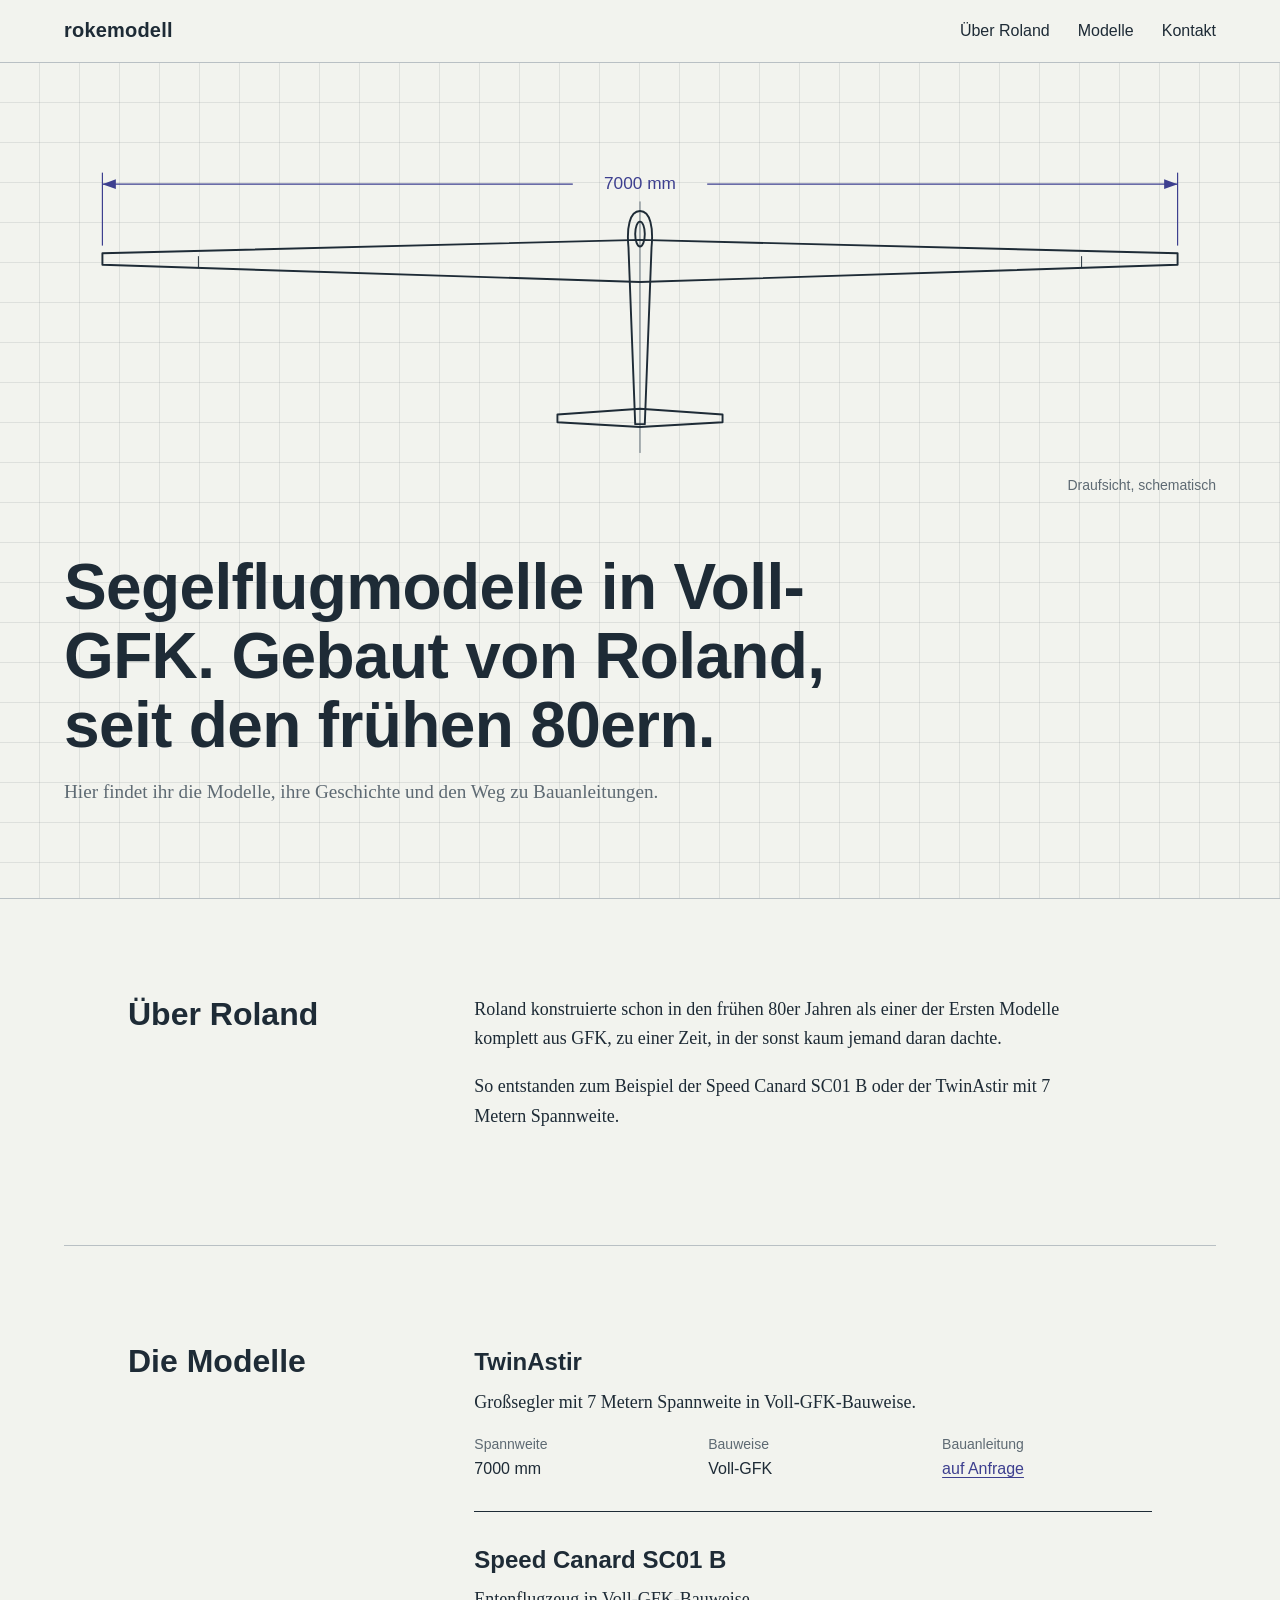
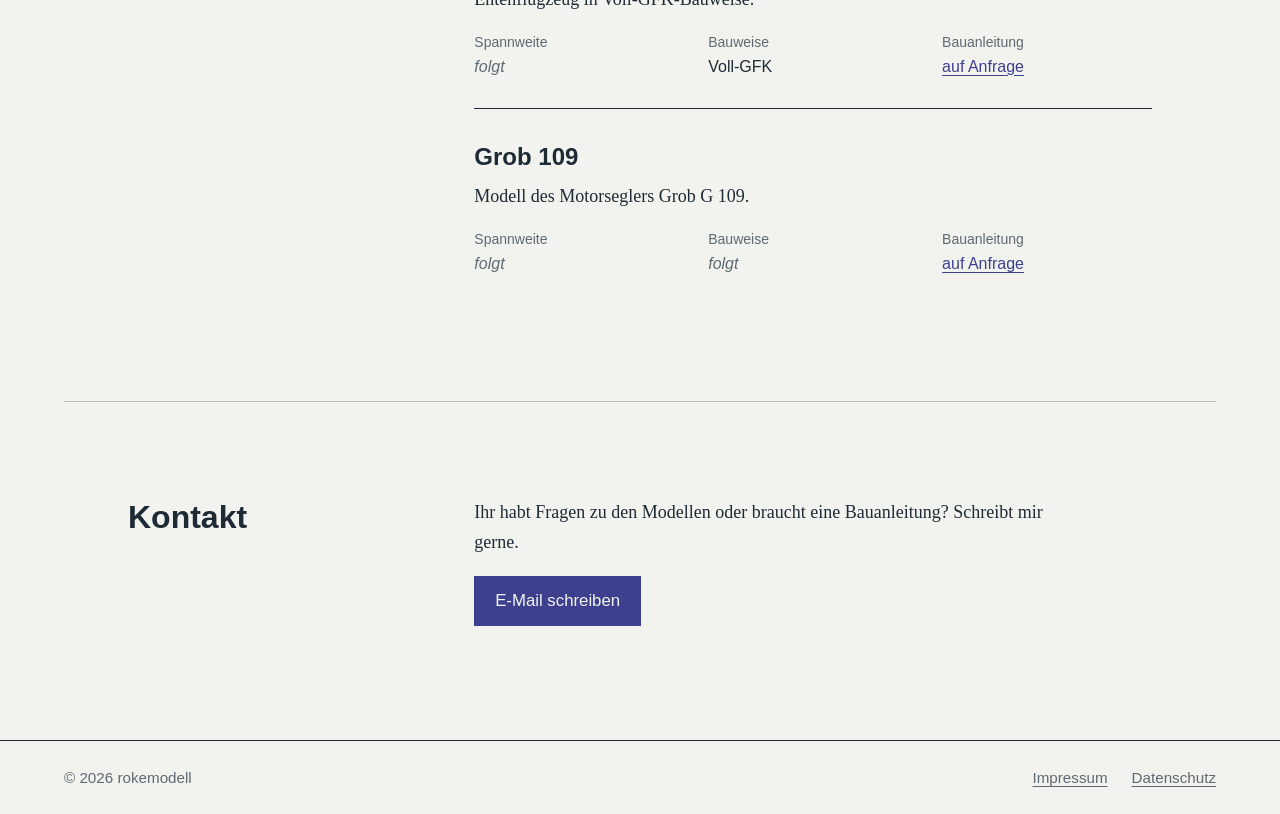
==== index.html @ 1d59c08f "Inhalte: Startseite mit Bauplan-Zeichnung, Über Roland, Modelle, Kontakt; Impressum/Datenschutz-Gerü" ====
<!DOCTYPE html>
<html lang="de" class="no-js">
<head>
  <meta charset="utf-8">
  <meta name="viewport" content="width=device-width, initial-scale=1">
  <title>rokemodell – Modellbau von Roland</title>
  <meta name="description" content="Voll-GFK-Segelflugmodelle von Roland: Grob 109, Speed Canard SC01 B, TwinAstir. Fragen und Bauanleitungen auf Anfrage.">
  <link rel="stylesheet" href="css/style.css">
  <script src="js/main.js" defer></script>
</head>
<body>

  <header class="kopf">
    <a class="wortmarke" href="#top">rokemodell</a>
    <button class="menue-schalter" type="button" aria-expanded="false" aria-controls="navigation">Menü</button>
    <nav id="navigation" class="navigation" aria-label="Hauptnavigation">
      <a href="#roland">Über Roland</a>
      <a href="#modelle">Modelle</a>
      <a href="#kontakt">Kontakt</a>
    </nav>
  </header>

  <main id="top">

    <!-- Hero: schematische Draufsicht wie auf einem Bauplan -->
    <section class="plan" aria-labelledby="plan-titel">
      <figure class="plan-zeichnung">
        <svg viewBox="0 0 1200 340" role="img" aria-labelledby="plan-svg-titel">
          <title id="plan-svg-titel">Schematische Draufsicht eines Segelflugmodells mit 7 Metern Spannweite</title>
          <!-- Maßlinie Spannweite -->
          <g class="masslinie">
            <line class="zeichnen" pathLength="1" x1="40" y1="34" x2="40" y2="110"/>
            <line class="zeichnen" pathLength="1" x1="1160" y1="34" x2="1160" y2="110"/>
            <line class="zeichnen" pathLength="1" x1="40" y1="46" x2="530" y2="46"/>
            <line class="zeichnen" pathLength="1" x1="670" y1="46" x2="1160" y2="46"/>
            <path class="pfeil" d="M40 46 l14 -5 v10 z M1160 46 l-14 -5 v10 z"/>
            <text x="600" y="51" text-anchor="middle">7000 mm</text>
          </g>
          <!-- Mittellinie -->
          <line class="mittellinie zeichnen" pathLength="1" x1="600" y1="64" x2="600" y2="326"/>
          <!-- Modell -->
          <g class="modell">
            <path class="zeichnen" pathLength="1" d="M40 118 L600 104 L1160 118 L1160 130 L600 148 L40 130 Z"/>
            <path class="zeichnen" pathLength="1" d="M600 74 C611 74 614 92 612 112 L605 296 L595 296 L588 112 C586 92 589 74 600 74 Z"/>
            <path class="zeichnen" pathLength="1" d="M514 286 L600 280 L686 286 L686 294 L600 299 L514 294 Z"/>
            <ellipse class="zeichnen" pathLength="1" cx="600" cy="98" rx="5" ry="13"/>
            <line class="zeichnen fein" pathLength="1" x1="1060" y1="121" x2="1060" y2="133"/>
            <line class="zeichnen fein" pathLength="1" x1="140" y1="121" x2="140" y2="133"/>
          </g>
        </svg>
        <figcaption>Draufsicht, schematisch</figcaption>
      </figure>

      <div class="plan-text">
        <h1 id="plan-titel">Segelflugmodelle in Voll-GFK. Gebaut von Roland, seit den frühen 80ern.</h1>
        <p>Hier findet ihr die Modelle, ihre Geschichte und den Weg zu Bauanleitungen.</p>
      </div>
    </section>

    <section id="roland" class="abschnitt roland" aria-labelledby="roland-titel">
      <h2 id="roland-titel">Über Roland</h2>
      <div class="fliesstext">
        <p>Roland konstruierte schon in den frühen 80er Jahren als einer der Ersten Modelle komplett aus GFK, zu einer Zeit, in der sonst kaum jemand daran dachte.</p>
        <p>So entstanden zum Beispiel der Speed Canard SC01 B oder der TwinAstir mit 7 Metern Spannweite.</p>
        <!-- TODO: weitere Stationen, Wettbewerbe, Werkstatt, Fotos -->
      </div>
    </section>

    <section id="modelle" class="abschnitt modelle" aria-labelledby="modelle-titel">
      <h2 id="modelle-titel">Die Modelle</h2>

      <article class="modell-eintrag">
        <h3>TwinAstir</h3>
        <p>Großsegler mit 7 Metern Spannweite in Voll-GFK-Bauweise.</p>
        <dl class="daten">
          <div><dt>Spannweite</dt><dd>7000 mm</dd></div>
          <div><dt>Bauweise</dt><dd>Voll-GFK</dd></div>
          <div><dt>Bauanleitung</dt><dd><a href="#kontakt">auf Anfrage</a></dd></div>
        </dl>
      </article>

      <article class="modell-eintrag">
        <h3>Speed Canard SC01 B</h3>
        <p>Entenflugzeug in Voll-GFK-Bauweise. <!-- TODO: Beschreibung ergänzen --></p>
        <dl class="daten">
          <div><dt>Spannweite</dt><dd class="offen">folgt</dd></div>
          <div><dt>Bauweise</dt><dd>Voll-GFK</dd></div>
          <div><dt>Bauanleitung</dt><dd><a href="#kontakt">auf Anfrage</a></dd></div>
        </dl>
      </article>

      <article class="modell-eintrag">
        <h3>Grob 109</h3>
        <p>Modell des Motorseglers Grob G 109. <!-- TODO: Beschreibung ergänzen --></p>
        <dl class="daten">
          <div><dt>Spannweite</dt><dd class="offen">folgt</dd></div>
          <div><dt>Bauweise</dt><dd class="offen">folgt</dd></div>
          <div><dt>Bauanleitung</dt><dd><a href="#kontakt">auf Anfrage</a></dd></div>
        </dl>
      </article>
    </section>

    <section id="kontakt" class="abschnitt kontakt" aria-labelledby="kontakt-titel">
      <h2 id="kontakt-titel">Kontakt</h2>
      <div class="fliesstext">
        <p>Ihr habt Fragen zu den Modellen oder braucht eine Bauanleitung? Schreibt mir gerne.</p>
        <!-- TODO: echte E-Mail-Adresse eintragen (data-user / data-domain) -->
        <p><a class="knopf" data-user="" data-domain="rokemodell.de" href="#kontakt">E-Mail schreiben</a></p>
      </div>
    </section>

  </main>

  <footer class="fuss">
    <p>© <span data-jahr>2026</span> rokemodell</p>
    <nav aria-label="Rechtliches">
      <a href="impressum.html">Impressum</a>
      <a href="impressum.html#datenschutz">Datenschutz</a>
    </nav>
  </footer>

</body>
</html>
---- css/style.css ----
/* rokemodell – Bauplan-Stil
   Farben: Planpapier, Tusche, Bleistift, Hilfslinie, Lichtpaus-Violett
   Schriften: nur Systemschriften, keine externen Dienste (DSGVO) */

:root {
  --papier: #f2f3ee;
  --tusche: #1e2b36;
  --bleistift: #5e6a73;
  --hilfslinie: #b9c0c4;
  --lichtpause: #3d3f8f;

  --schrift-technik: "Bahnschrift", "DIN Alternate", "D-DIN", "Arial Narrow", "Roboto Condensed", sans-serif;
  --schrift-text: "Charter", "Bitstream Charter", "Iowan Old Style", "Sitka Text", Cambria, Georgia, serif;

  --rand: clamp(1.25rem, 5vw, 4rem);
  --spalte: 38rem;
}

*, *::before, *::after { box-sizing: border-box; }

html { scroll-behavior: smooth; scroll-padding-top: 4.5rem; }

body {
  margin: 0;
  background: var(--papier);
  color: var(--tusche);
  font-family: var(--schrift-text);
  font-size: 1.125rem;
  line-height: 1.65;
}

a { color: var(--lichtpause); text-underline-offset: 0.2em; }
a:focus-visible, button:focus-visible {
  outline: 2px solid var(--lichtpause);
  outline-offset: 3px;
}

h1, h2, h3, .wortmarke, .navigation, .daten, figcaption, .knopf, .fuss, .menue-schalter {
  font-family: var(--schrift-technik);
}

/* Kopfzeile */
.kopf {
  position: sticky;
  top: 0;
  z-index: 10;
  display: flex;
  align-items: center;
  justify-content: space-between;
  gap: 1rem;
  padding: 0.9rem var(--rand);
  background: var(--papier);
  border-bottom: 1px solid var(--hilfslinie);
}
.wortmarke {
  color: var(--tusche);
  text-decoration: none;
  font-size: 1.25rem;
  font-weight: 700;
  letter-spacing: 0.01em;
}
.navigation { display: flex; gap: 1.75rem; }
.navigation a { color: var(--tusche); text-decoration: none; font-size: 1rem; }
.navigation a:hover { color: var(--lichtpause); text-decoration: underline; }
.menue-schalter {
  display: none;
  font: inherit;
  font-family: var(--schrift-technik);
  font-size: 1rem;
  background: none;
  color: var(--tusche);
  border: 1px solid var(--tusche);
  padding: 0.3rem 0.8rem;
  cursor: pointer;
}

/* Bauplan-Hero */
.plan {
  padding: clamp(2rem, 6vw, 5rem) var(--rand) clamp(3rem, 7vw, 6rem);
  background-image:
    linear-gradient(rgba(94, 106, 115, 0.14) 1px, transparent 1px),
    linear-gradient(90deg, rgba(94, 106, 115, 0.14) 1px, transparent 1px);
  background-size: 40px 40px;
  background-position: -1px -1px;
  background-color: var(--papier);
  border-bottom: 1px solid var(--hilfslinie);
}
.plan-zeichnung { margin: 0 auto; max-width: 72rem; }
.plan-zeichnung svg { display: block; width: 100%; height: auto; overflow: visible; }
.plan-zeichnung figcaption {
  margin-top: 0.5rem;
  text-align: right;
  font-size: 0.875rem;
  color: var(--bleistift);
}

.modell path, .modell ellipse, .modell line {
  fill: none;
  stroke: var(--tusche);
  stroke-width: 2;
  stroke-linejoin: round;
}
.modell .fein { stroke-width: 1; }
.mittellinie { stroke: var(--bleistift); stroke-width: 1; stroke-dasharray: 18 5 3 5; }
.masslinie line { stroke: var(--lichtpause); stroke-width: 1.25; }
.masslinie .pfeil { fill: var(--lichtpause); }
.masslinie text {
  fill: var(--lichtpause);
  font-family: var(--schrift-technik);
  font-size: 18px;
}

.plan-text { max-width: 72rem; margin: clamp(2rem, 5vw, 3.5rem) auto 0; }
.plan-text h1 {
  max-width: 22ch;
  margin: 0 0 1rem;
  font-size: clamp(2rem, 5.2vw, 4rem);
  font-weight: 600;
  line-height: 1.08;
  letter-spacing: -0.01em;
}
.plan-text p { max-width: var(--spalte); margin: 0; color: var(--bleistift); font-size: 1.2rem; }

/* Einmalige Zeichen-Animation beim Laden */
.js .zeichnen { stroke-dasharray: 1; stroke-dashoffset: 1; }
.js .mittellinie.zeichnen { stroke-dasharray: 18 5 3 5; stroke-dashoffset: 0; opacity: 0; }
.js .masslinie text, .js .masslinie .pfeil { opacity: 0; }
.js .plan.gezeichnet .zeichnen { animation: zeichnen 1.6s ease-in-out forwards; }
.js .plan.gezeichnet .masslinie .zeichnen { animation-delay: 1.4s; animation-duration: 0.8s; }
.js .plan.gezeichnet .mittellinie.zeichnen { animation: einblenden 0.6s ease 1.2s forwards; }
.js .plan.gezeichnet .masslinie text,
.js .plan.gezeichnet .masslinie .pfeil { animation: einblenden 0.5s ease 2.1s forwards; }

@keyframes zeichnen { to { stroke-dashoffset: 0; } }
@keyframes einblenden { to { opacity: 1; } }

@media (prefers-reduced-motion: reduce) {
  html { scroll-behavior: auto; }
  .js .zeichnen { stroke-dasharray: none; stroke-dashoffset: 0; }
  .js .mittellinie.zeichnen { stroke-dasharray: 18 5 3 5; opacity: 1; }
  .js .masslinie text, .js .masslinie .pfeil { opacity: 1; }
  .js .plan.gezeichnet * { animation: none !important; }
}

/* Abschnitte */
.abschnitt {
  display: grid;
  grid-template-columns: minmax(10rem, 1fr) minmax(0, 2.4fr);
  gap: 1rem clamp(2rem, 5vw, 5rem);
  max-width: 72rem;
  margin: 0 auto;
  padding: clamp(3rem, 8vw, 6rem) var(--rand);
  border-bottom: 1px solid var(--hilfslinie);
}
.abschnitt:last-of-type { border-bottom: 0; }
.abschnitt h2 {
  margin: 0;
  font-size: clamp(1.5rem, 2.6vw, 2rem);
  font-weight: 600;
  line-height: 1.2;
}
.fliesstext { max-width: var(--spalte); }
.fliesstext p:first-child { margin-top: 0; }

/* Modelle als Stückliste, nicht als Kacheln */
.modelle { row-gap: 0; }
.modelle h2 { grid-row: span 3; }
.modell-eintrag {
  grid-column: 2;
  padding: 1.75rem 0;
  border-top: 1px solid var(--tusche);
}
.modell-eintrag:first-of-type { padding-top: 0; border-top: 0; }
.modell-eintrag h3 { margin: 0 0 0.35rem; font-size: 1.5rem; font-weight: 600; }
.modell-eintrag > p { margin: 0 0 1rem; max-width: var(--spalte); }
.daten {
  display: grid;
  grid-template-columns: repeat(3, minmax(0, 1fr));
  gap: 0.75rem 1.5rem;
  margin: 0;
  font-size: 1rem;
}
.daten dt { color: var(--bleistift); font-size: 0.875rem; }
.daten dd { margin: 0; }
.daten .offen { color: var(--bleistift); font-style: italic; }

/* Kontakt */
.knopf {
  display: inline-block;
  padding: 0.7rem 1.3rem;
  background: var(--lichtpause);
  color: var(--papier);
  text-decoration: none;
  font-size: 1.05rem;
}
.knopf:hover { background: var(--tusche); }
.knopf[aria-disabled="true"] { background: var(--bleistift); cursor: default; }

/* Fußzeile */
.fuss {
  display: flex;
  flex-wrap: wrap;
  justify-content: space-between;
  gap: 1rem;
  padding: 1.5rem var(--rand);
  border-top: 1px solid var(--tusche);
  font-size: 0.95rem;
  color: var(--bleistift);
}
.fuss p { margin: 0; }
.fuss nav { display: flex; gap: 1.5rem; }
.fuss a { color: var(--bleistift); }

/* Unterseiten (Impressum) */
.unterseite { max-width: var(--spalte); margin: 0 auto; padding: clamp(2.5rem, 7vw, 5rem) var(--rand); }
.unterseite h1 { font-size: clamp(1.75rem, 4vw, 2.5rem); font-weight: 600; margin-top: 0; }
.unterseite h2 { font-size: 1.35rem; font-weight: 600; margin-top: 2.5rem; }

/* Mobil */
@media (max-width: 720px) {
  .menue-schalter { display: block; }
  .navigation {
    display: none;
    position: absolute;
    top: 100%;
    left: 0;
    right: 0;
    flex-direction: column;
    gap: 0;
    background: var(--papier);
    border-bottom: 1px solid var(--hilfslinie);
  }
  .navigation.offen { display: flex; }
  .navigation a { padding: 0.9rem var(--rand); border-top: 1px solid var(--hilfslinie); }
  .no-js .navigation { display: flex; position: static; }

  .abschnitt { grid-template-columns: 1fr; }
  .modelle h2 { grid-row: auto; margin-bottom: 1.5rem; }
  .modell-eintrag { grid-column: 1; }
  .daten { grid-template-columns: 1fr 1fr; }
  .masslinie text { font-size: 32px; }
}
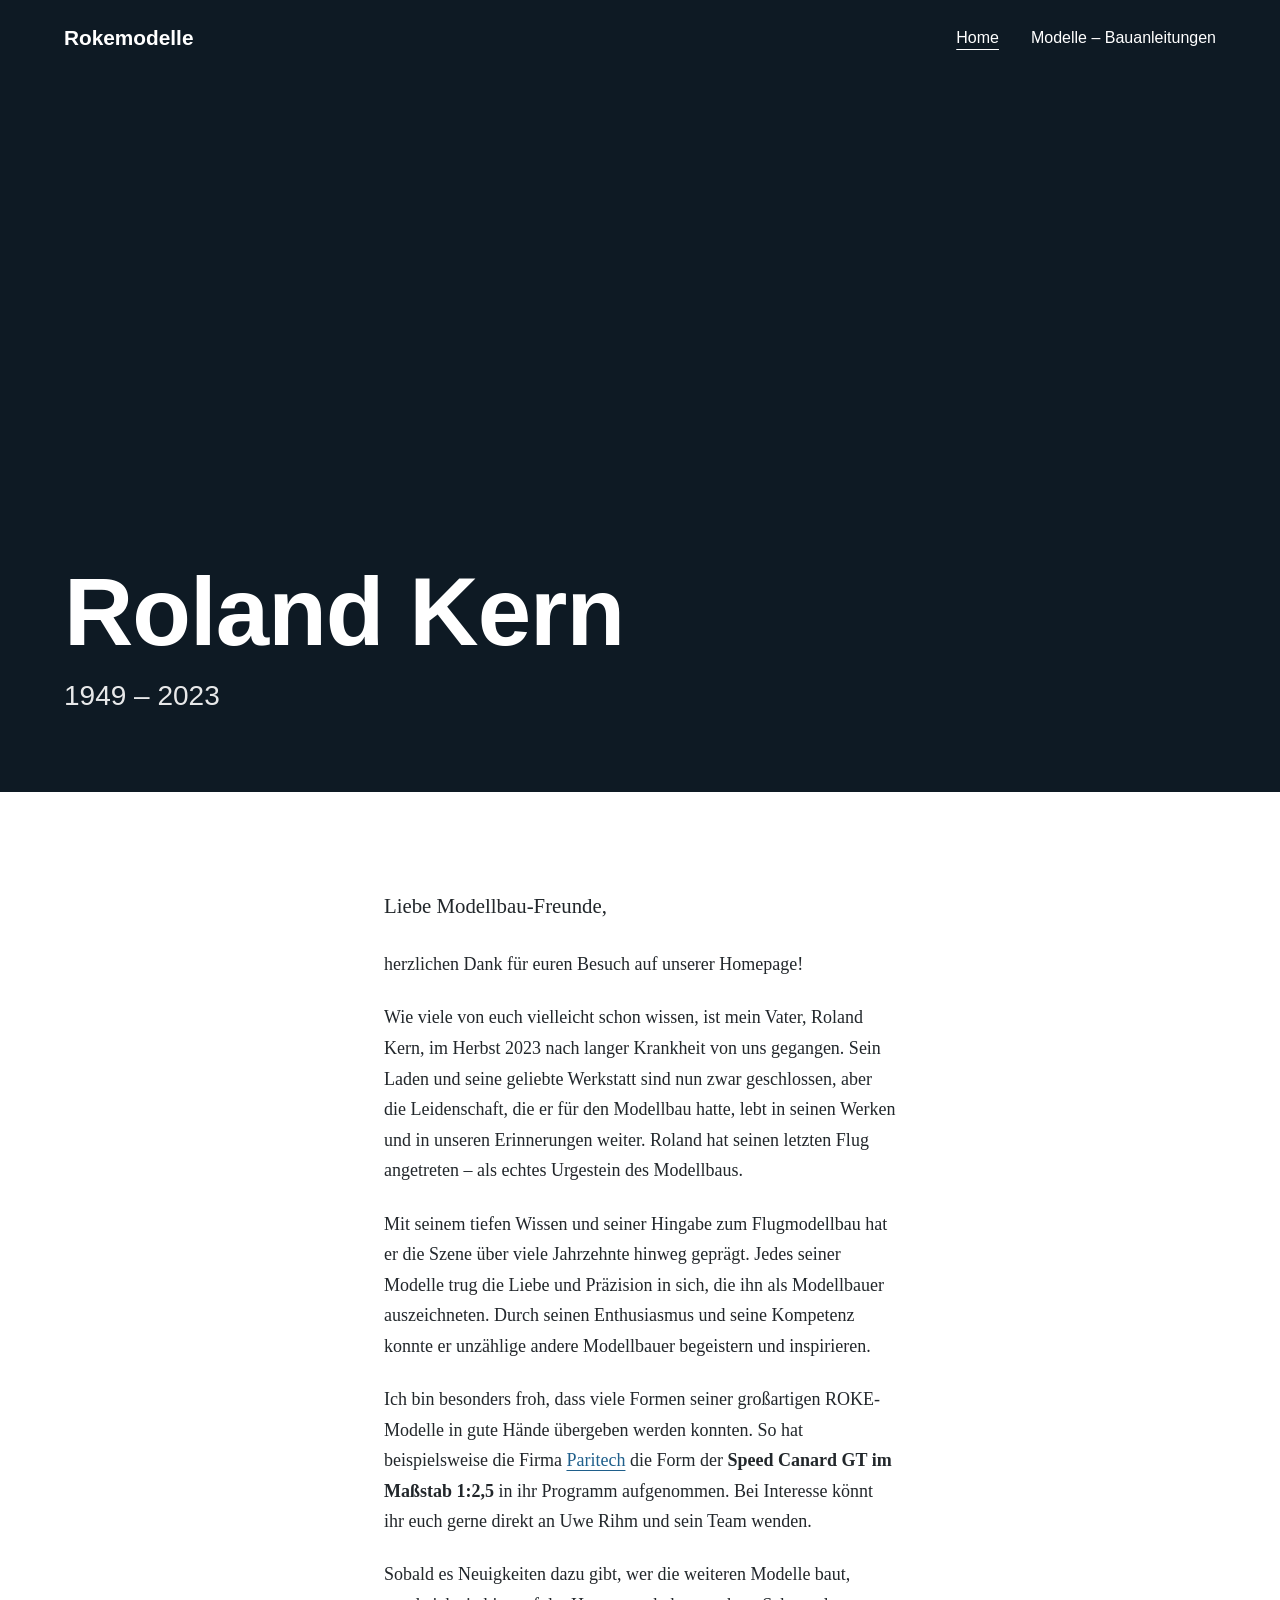
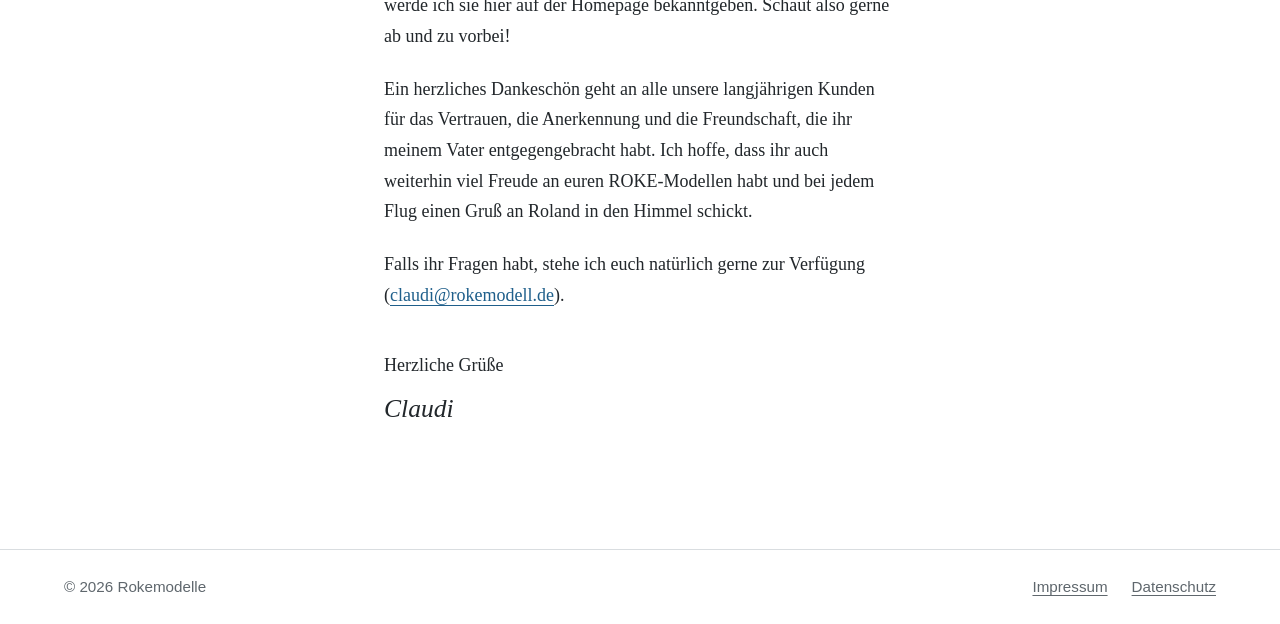
==== commit db1c79f8: "Startseite nach Vorlage rokemodell.de: Titelbild mit Roland Kern 1949–2023 und Brief von Claudi" ====
--- a/index.html
+++ b/index.html
@@ -3,116 +3,57 @@
 <head>
   <meta charset="utf-8">
   <meta name="viewport" content="width=device-width, initial-scale=1">
-  <title>rokemodell – Modellbau von Roland</title>
-  <meta name="description" content="Voll-GFK-Segelflugmodelle von Roland: Grob 109, Speed Canard SC01 B, TwinAstir. Fragen und Bauanleitungen auf Anfrage.">
+  <title>Rokemodelle – Roland Kern</title>
+  <meta name="description" content="ROKE-Modelle von Roland Kern (1949–2023), Urgestein des Flugmodellbaus.">
   <link rel="stylesheet" href="css/style.css">
   <script src="js/main.js" defer></script>
 </head>
 <body>
 
   <header class="kopf">
-    <a class="wortmarke" href="#top">rokemodell</a>
+    <a class="wortmarke" href="index.html">Rokemodelle</a>
     <button class="menue-schalter" type="button" aria-expanded="false" aria-controls="navigation">Menü</button>
     <nav id="navigation" class="navigation" aria-label="Hauptnavigation">
-      <a href="#roland">Über Roland</a>
-      <a href="#modelle">Modelle</a>
-      <a href="#kontakt">Kontakt</a>
+      <a href="index.html" aria-current="page">Home</a>
+      <!-- TODO: Ziel folgt mit der Modell-Seite -->
+      <a href="#">Modelle – Bauanleitungen</a>
     </nav>
   </header>
 
-  <main id="top">
+  <main>
 
-    <!-- Hero: schematische Draufsicht wie auf einem Bauplan -->
-    <section class="plan" aria-labelledby="plan-titel">
-      <figure class="plan-zeichnung">
-        <svg viewBox="0 0 1200 340" role="img" aria-labelledby="plan-svg-titel">
-          <title id="plan-svg-titel">Schematische Draufsicht eines Segelflugmodells mit 7 Metern Spannweite</title>
-          <!-- Maßlinie Spannweite -->
-          <g class="masslinie">
-            <line class="zeichnen" pathLength="1" x1="40" y1="34" x2="40" y2="110"/>
-            <line class="zeichnen" pathLength="1" x1="1160" y1="34" x2="1160" y2="110"/>
-            <line class="zeichnen" pathLength="1" x1="40" y1="46" x2="530" y2="46"/>
-            <line class="zeichnen" pathLength="1" x1="670" y1="46" x2="1160" y2="46"/>
-            <path class="pfeil" d="M40 46 l14 -5 v10 z M1160 46 l-14 -5 v10 z"/>
-            <text x="600" y="51" text-anchor="middle">7000 mm</text>
-          </g>
-          <!-- Mittellinie -->
-          <line class="mittellinie zeichnen" pathLength="1" x1="600" y1="64" x2="600" y2="326"/>
-          <!-- Modell -->
-          <g class="modell">
-            <path class="zeichnen" pathLength="1" d="M40 118 L600 104 L1160 118 L1160 130 L600 148 L40 130 Z"/>
-            <path class="zeichnen" pathLength="1" d="M600 74 C611 74 614 92 612 112 L605 296 L595 296 L588 112 C586 92 589 74 600 74 Z"/>
-            <path class="zeichnen" pathLength="1" d="M514 286 L600 280 L686 286 L686 294 L600 299 L514 294 Z"/>
-            <ellipse class="zeichnen" pathLength="1" cx="600" cy="98" rx="5" ry="13"/>
-            <line class="zeichnen fein" pathLength="1" x1="1060" y1="121" x2="1060" y2="133"/>
-            <line class="zeichnen fein" pathLength="1" x1="140" y1="121" x2="140" y2="133"/>
-          </g>
-        </svg>
-        <figcaption>Draufsicht, schematisch</figcaption>
-      </figure>
-
-      <div class="plan-text">
-        <h1 id="plan-titel">Segelflugmodelle in Voll-GFK. Gebaut von Roland, seit den frühen 80ern.</h1>
-        <p>Hier findet ihr die Modelle, ihre Geschichte und den Weg zu Bauanleitungen.</p>
+    <!-- Kopfbild: Datei img/hintergrund.jpg (Hintergrundbild der bisherigen Seite) -->
+    <section class="titelbild" aria-labelledby="titel">
+      <div class="titelbild-text">
+        <h1 id="titel">Roland Kern</h1>
+        <p class="lebensdaten">1949 – 2023</p>
       </div>
     </section>
 
-    <section id="roland" class="abschnitt roland" aria-labelledby="roland-titel">
-      <h2 id="roland-titel">Über Roland</h2>
-      <div class="fliesstext">
-        <p>Roland konstruierte schon in den frühen 80er Jahren als einer der Ersten Modelle komplett aus GFK, zu einer Zeit, in der sonst kaum jemand daran dachte.</p>
-        <p>So entstanden zum Beispiel der Speed Canard SC01 B oder der TwinAstir mit 7 Metern Spannweite.</p>
-        <!-- TODO: weitere Stationen, Wettbewerbe, Werkstatt, Fotos -->
-      </div>
-    </section>
+    <section class="brief" aria-label="Gruß an die Modellbau-Freunde">
+      <p class="anrede">Liebe Modellbau-Freunde,</p>
 
-    <section id="modelle" class="abschnitt modelle" aria-labelledby="modelle-titel">
-      <h2 id="modelle-titel">Die Modelle</h2>
+      <p>herzlichen Dank für euren Besuch auf unserer Homepage!</p>
 
-      <article class="modell-eintrag">
-        <h3>TwinAstir</h3>
-        <p>Großsegler mit 7 Metern Spannweite in Voll-GFK-Bauweise.</p>
-        <dl class="daten">
-          <div><dt>Spannweite</dt><dd>7000 mm</dd></div>
-          <div><dt>Bauweise</dt><dd>Voll-GFK</dd></div>
-          <div><dt>Bauanleitung</dt><dd><a href="#kontakt">auf Anfrage</a></dd></div>
-        </dl>
-      </article>
+      <p>Wie viele von euch vielleicht schon wissen, ist mein Vater, Roland Kern, im Herbst 2023 nach langer Krankheit von uns gegangen. Sein Laden und seine geliebte Werkstatt sind nun zwar geschlossen, aber die Leidenschaft, die er für den Modellbau hatte, lebt in seinen Werken und in unseren Erinnerungen weiter. Roland hat seinen letzten Flug angetreten – als echtes Urgestein des Modellbaus.</p>
 
-      <article class="modell-eintrag">
-        <h3>Speed Canard SC01 B</h3>
-        <p>Entenflugzeug in Voll-GFK-Bauweise. <!-- TODO: Beschreibung ergänzen --></p>
-        <dl class="daten">
-          <div><dt>Spannweite</dt><dd class="offen">folgt</dd></div>
-          <div><dt>Bauweise</dt><dd>Voll-GFK</dd></div>
-          <div><dt>Bauanleitung</dt><dd><a href="#kontakt">auf Anfrage</a></dd></div>
-        </dl>
-      </article>
+      <p>Mit seinem tiefen Wissen und seiner Hingabe zum Flugmodellbau hat er die Szene über viele Jahrzehnte hinweg geprägt. Jedes seiner Modelle trug die Liebe und Präzision in sich, die ihn als Modellbauer auszeichneten. Durch seinen Enthusiasmus und seine Kompetenz konnte er unzählige andere Modellbauer begeistern und inspirieren.</p>
 
-      <article class="modell-eintrag">
-        <h3>Grob 109</h3>
-        <p>Modell des Motorseglers Grob G 109. <!-- TODO: Beschreibung ergänzen --></p>
-        <dl class="daten">
-          <div><dt>Spannweite</dt><dd class="offen">folgt</dd></div>
-          <div><dt>Bauweise</dt><dd class="offen">folgt</dd></div>
-          <div><dt>Bauanleitung</dt><dd><a href="#kontakt">auf Anfrage</a></dd></div>
-        </dl>
-      </article>
-    </section>
+      <p>Ich bin besonders froh, dass viele Formen seiner großartigen ROKE-Modelle in gute Hände übergeben werden konnten. So hat beispielsweise die Firma <a href="https://www.paritech.de/shop/shop/motorflugzeuge/speed-canard-gt-bausatznotwendiges-zur-flugfertigstellung/" rel="noopener">Paritech</a> die Form der <strong>Speed Canard GT im Maßstab 1:2,5</strong> in ihr Programm aufgenommen. Bei Interesse könnt ihr euch gerne direkt an Uwe Rihm und sein Team wenden.</p>
 
-    <section id="kontakt" class="abschnitt kontakt" aria-labelledby="kontakt-titel">
-      <h2 id="kontakt-titel">Kontakt</h2>
-      <div class="fliesstext">
-        <p>Ihr habt Fragen zu den Modellen oder braucht eine Bauanleitung? Schreibt mir gerne.</p>
-        <!-- TODO: echte E-Mail-Adresse eintragen (data-user / data-domain) -->
-        <p><a class="knopf" data-user="" data-domain="rokemodell.de" href="#kontakt">E-Mail schreiben</a></p>
-      </div>
+      <p>Sobald es Neuigkeiten dazu gibt, wer die weiteren Modelle baut, werde ich sie hier auf der Homepage bekanntgeben. Schaut also gerne ab und zu vorbei!</p>
+
+      <p>Ein herzliches Dankeschön geht an alle unsere langjährigen Kunden für das Vertrauen, die Anerkennung und die Freundschaft, die ihr meinem Vater entgegengebracht habt. Ich hoffe, dass ihr auch weiterhin viel Freude an euren ROKE-Modellen habt und bei jedem Flug einen Gruß an Roland in den Himmel schickt.</p>
+
+      <p>Falls ihr Fragen habt, stehe ich euch natürlich gerne zur Verfügung (<a data-user="claudi" data-domain="rokemodell.de" href="#">claudi [at] rokemodell.de</a>).</p>
+
+      <p class="gruss">Herzliche Grüße<br><span class="unterschrift">Claudi</span></p>
     </section>
 
   </main>
 
   <footer class="fuss">
-    <p>© <span data-jahr>2026</span> rokemodell</p>
+    <p>© <span data-jahr>2026</span> Rokemodelle</p>
     <nav aria-label="Rechtliches">
       <a href="impressum.html">Impressum</a>
       <a href="impressum.html#datenschutz">Datenschutz</a>
--- a/css/style.css
+++ b/css/style.css
@@ -1,242 +1,127 @@
-/* rokemodell – Bauplan-Stil
-   Farben: Planpapier, Tusche, Bleistift, Hilfslinie, Lichtpaus-Violett
-   Schriften: nur Systemschriften, keine externen Dienste (DSGVO) */
+/* Rokemodelle – Startseite
+   Nur Systemschriften, keine externen Dienste (DSGVO) */
 
 :root {
-  --papier: #f2f3ee;
-  --tusche: #1e2b36;
-  --bleistift: #5e6a73;
-  --hilfslinie: #b9c0c4;
-  --lichtpause: #3d3f8f;
+  --papier: #ffffff;
+  --text: #22272b;
+  --grau: #5f676d;
+  --linie: #d9dde0;
+  --akzent: #1f5f8b;
+  --nacht: #0e1a24;
 
-  --schrift-technik: "Bahnschrift", "DIN Alternate", "D-DIN", "Arial Narrow", "Roboto Condensed", sans-serif;
+  --schrift-titel: "Bahnschrift", "Segoe UI", "Helvetica Neue", Arial, sans-serif;
   --schrift-text: "Charter", "Bitstream Charter", "Iowan Old Style", "Sitka Text", Cambria, Georgia, serif;
 
   --rand: clamp(1.25rem, 5vw, 4rem);
-  --spalte: 38rem;
+  --spalte: 40rem;
 }
 
 *, *::before, *::after { box-sizing: border-box; }
 
-html { scroll-behavior: smooth; scroll-padding-top: 4.5rem; }
-
 body {
   margin: 0;
   background: var(--papier);
-  color: var(--tusche);
+  color: var(--text);
   font-family: var(--schrift-text);
   font-size: 1.125rem;
-  line-height: 1.65;
+  line-height: 1.7;
 }
 
-a { color: var(--lichtpause); text-underline-offset: 0.2em; }
-a:focus-visible, button:focus-visible {
-  outline: 2px solid var(--lichtpause);
-  outline-offset: 3px;
-}
+a { color: var(--akzent); text-underline-offset: 0.2em; }
+a:focus-visible, button:focus-visible { outline: 2px solid var(--akzent); outline-offset: 3px; }
 
-h1, h2, h3, .wortmarke, .navigation, .daten, figcaption, .knopf, .fuss, .menue-schalter {
-  font-family: var(--schrift-technik);
-}
+h1, .wortmarke, .navigation, .menue-schalter, .fuss, .lebensdaten { font-family: var(--schrift-titel); }
 
-/* Kopfzeile */
+/* Kopfzeile liegt über dem Titelbild */
 .kopf {
-  position: sticky;
-  top: 0;
+  position: absolute;
+  top: 0; left: 0; right: 0;
   z-index: 10;
   display: flex;
   align-items: center;
   justify-content: space-between;
   gap: 1rem;
-  padding: 0.9rem var(--rand);
-  background: var(--papier);
-  border-bottom: 1px solid var(--hilfslinie);
+  padding: 1.25rem var(--rand);
+  color: #fff;
 }
-.wortmarke {
-  color: var(--tusche);
-  text-decoration: none;
-  font-size: 1.25rem;
-  font-weight: 700;
-  letter-spacing: 0.01em;
-}
-.navigation { display: flex; gap: 1.75rem; }
-.navigation a { color: var(--tusche); text-decoration: none; font-size: 1rem; }
-.navigation a:hover { color: var(--lichtpause); text-decoration: underline; }
+.wortmarke { color: #fff; text-decoration: none; font-size: 1.3rem; font-weight: 600; }
+.navigation { display: flex; gap: 2rem; }
+.navigation a { color: #fff; text-decoration: none; font-size: 1rem; }
+.navigation a:hover, .navigation a[aria-current="page"] { text-decoration: underline; text-underline-offset: 0.35em; }
 .menue-schalter {
   display: none;
-  font: inherit;
-  font-family: var(--schrift-technik);
-  font-size: 1rem;
-  background: none;
-  color: var(--tusche);
-  border: 1px solid var(--tusche);
-  padding: 0.3rem 0.8rem;
-  cursor: pointer;
+  font: inherit; font-family: var(--schrift-titel); font-size: 1rem;
+  background: none; color: #fff;
+  border: 1px solid rgba(255,255,255,0.8);
+  padding: 0.3rem 0.8rem; cursor: pointer;
 }
 
-/* Bauplan-Hero */
-.plan {
-  padding: clamp(2rem, 6vw, 5rem) var(--rand) clamp(3rem, 7vw, 6rem);
+/* Titelbild */
+.titelbild {
+  position: relative;
+  display: flex;
+  align-items: flex-end;
+  min-height: min(88vh, 52rem);
+  padding: 8rem var(--rand) clamp(3rem, 8vh, 6rem);
+  background-color: var(--nacht);
   background-image:
-    linear-gradient(rgba(94, 106, 115, 0.14) 1px, transparent 1px),
-    linear-gradient(90deg, rgba(94, 106, 115, 0.14) 1px, transparent 1px);
-  background-size: 40px 40px;
-  background-position: -1px -1px;
-  background-color: var(--papier);
-  border-bottom: 1px solid var(--hilfslinie);
+    linear-gradient(to bottom, rgba(14,26,36,0.55) 0%, rgba(14,26,36,0.1) 35%, rgba(14,26,36,0.65) 100%),
+    url("../img/hintergrund.jpg");
+  background-size: cover;
+  background-position: center;
+  color: #fff;
 }
-.plan-zeichnung { margin: 0 auto; max-width: 72rem; }
-.plan-zeichnung svg { display: block; width: 100%; height: auto; overflow: visible; }
-.plan-zeichnung figcaption {
-  margin-top: 0.5rem;
-  text-align: right;
-  font-size: 0.875rem;
-  color: var(--bleistift);
-}
-
-.modell path, .modell ellipse, .modell line {
-  fill: none;
-  stroke: var(--tusche);
-  stroke-width: 2;
-  stroke-linejoin: round;
-}
-.modell .fein { stroke-width: 1; }
-.mittellinie { stroke: var(--bleistift); stroke-width: 1; stroke-dasharray: 18 5 3 5; }
-.masslinie line { stroke: var(--lichtpause); stroke-width: 1.25; }
-.masslinie .pfeil { fill: var(--lichtpause); }
-.masslinie text {
-  fill: var(--lichtpause);
-  font-family: var(--schrift-technik);
-  font-size: 18px;
-}
-
-.plan-text { max-width: 72rem; margin: clamp(2rem, 5vw, 3.5rem) auto 0; }
-.plan-text h1 {
-  max-width: 22ch;
-  margin: 0 0 1rem;
-  font-size: clamp(2rem, 5.2vw, 4rem);
+.titelbild-text { width: 100%; max-width: 72rem; margin: 0 auto; }
+.titelbild h1 {
+  margin: 0;
+  font-size: clamp(2.75rem, 8vw, 6rem);
   font-weight: 600;
-  line-height: 1.08;
+  line-height: 1;
   letter-spacing: -0.01em;
 }
-.plan-text p { max-width: var(--spalte); margin: 0; color: var(--bleistift); font-size: 1.2rem; }
+.lebensdaten { margin: 0.75rem 0 0; font-size: clamp(1.25rem, 2.5vw, 1.75rem); opacity: 0.9; }
 
-/* Einmalige Zeichen-Animation beim Laden */
-.js .zeichnen { stroke-dasharray: 1; stroke-dashoffset: 1; }
-.js .mittellinie.zeichnen { stroke-dasharray: 18 5 3 5; stroke-dashoffset: 0; opacity: 0; }
-.js .masslinie text, .js .masslinie .pfeil { opacity: 0; }
-.js .plan.gezeichnet .zeichnen { animation: zeichnen 1.6s ease-in-out forwards; }
-.js .plan.gezeichnet .masslinie .zeichnen { animation-delay: 1.4s; animation-duration: 0.8s; }
-.js .plan.gezeichnet .mittellinie.zeichnen { animation: einblenden 0.6s ease 1.2s forwards; }
-.js .plan.gezeichnet .masslinie text,
-.js .plan.gezeichnet .masslinie .pfeil { animation: einblenden 0.5s ease 2.1s forwards; }
-
-@keyframes zeichnen { to { stroke-dashoffset: 0; } }
-@keyframes einblenden { to { opacity: 1; } }
-
-@media (prefers-reduced-motion: reduce) {
-  html { scroll-behavior: auto; }
-  .js .zeichnen { stroke-dasharray: none; stroke-dashoffset: 0; }
-  .js .mittellinie.zeichnen { stroke-dasharray: 18 5 3 5; opacity: 1; }
-  .js .masslinie text, .js .masslinie .pfeil { opacity: 1; }
-  .js .plan.gezeichnet * { animation: none !important; }
-}
-
-/* Abschnitte */
-.abschnitt {
-  display: grid;
-  grid-template-columns: minmax(10rem, 1fr) minmax(0, 2.4fr);
-  gap: 1rem clamp(2rem, 5vw, 5rem);
-  max-width: 72rem;
+/* Brief */
+.brief {
+  max-width: var(--spalte);
   margin: 0 auto;
   padding: clamp(3rem, 8vw, 6rem) var(--rand);
-  border-bottom: 1px solid var(--hilfslinie);
 }
-.abschnitt:last-of-type { border-bottom: 0; }
-.abschnitt h2 {
-  margin: 0;
-  font-size: clamp(1.5rem, 2.6vw, 2rem);
-  font-weight: 600;
-  line-height: 1.2;
-}
-.fliesstext { max-width: var(--spalte); }
-.fliesstext p:first-child { margin-top: 0; }
-
-/* Modelle als Stückliste, nicht als Kacheln */
-.modelle { row-gap: 0; }
-.modelle h2 { grid-row: span 3; }
-.modell-eintrag {
-  grid-column: 2;
-  padding: 1.75rem 0;
-  border-top: 1px solid var(--tusche);
-}
-.modell-eintrag:first-of-type { padding-top: 0; border-top: 0; }
-.modell-eintrag h3 { margin: 0 0 0.35rem; font-size: 1.5rem; font-weight: 600; }
-.modell-eintrag > p { margin: 0 0 1rem; max-width: var(--spalte); }
-.daten {
-  display: grid;
-  grid-template-columns: repeat(3, minmax(0, 1fr));
-  gap: 0.75rem 1.5rem;
-  margin: 0;
-  font-size: 1rem;
-}
-.daten dt { color: var(--bleistift); font-size: 0.875rem; }
-.daten dd { margin: 0; }
-.daten .offen { color: var(--bleistift); font-style: italic; }
-
-/* Kontakt */
-.knopf {
-  display: inline-block;
-  padding: 0.7rem 1.3rem;
-  background: var(--lichtpause);
-  color: var(--papier);
-  text-decoration: none;
-  font-size: 1.05rem;
-}
-.knopf:hover { background: var(--tusche); }
-.knopf[aria-disabled="true"] { background: var(--bleistift); cursor: default; }
+.brief p { margin: 0 0 1.25em; }
+.brief .anrede { font-size: 1.3rem; }
+.gruss { margin-top: 2.5rem !important; }
+.unterschrift { display: inline-block; margin-top: 0.4rem; font-size: 1.6rem; font-style: italic; }
 
 /* Fußzeile */
 .fuss {
-  display: flex;
-  flex-wrap: wrap;
-  justify-content: space-between;
-  gap: 1rem;
+  display: flex; flex-wrap: wrap; justify-content: space-between; gap: 1rem;
   padding: 1.5rem var(--rand);
-  border-top: 1px solid var(--tusche);
-  font-size: 0.95rem;
-  color: var(--bleistift);
+  border-top: 1px solid var(--linie);
+  font-size: 0.95rem; color: var(--grau);
 }
 .fuss p { margin: 0; }
 .fuss nav { display: flex; gap: 1.5rem; }
-.fuss a { color: var(--bleistift); }
+.fuss a { color: var(--grau); }
 
 /* Unterseiten (Impressum) */
-.unterseite { max-width: var(--spalte); margin: 0 auto; padding: clamp(2.5rem, 7vw, 5rem) var(--rand); }
-.unterseite h1 { font-size: clamp(1.75rem, 4vw, 2.5rem); font-weight: 600; margin-top: 0; }
-.unterseite h2 { font-size: 1.35rem; font-weight: 600; margin-top: 2.5rem; }
+.unterseite .kopf { position: relative; color: var(--text); border-bottom: 1px solid var(--linie); }
+.unterseite .wortmarke, .unterseite .navigation a { color: var(--text); }
+.unterseite .menue-schalter { color: var(--text); border-color: var(--text); }
+.inhalt { max-width: var(--spalte); margin: 0 auto; padding: clamp(2.5rem, 7vw, 5rem) var(--rand); }
+.inhalt h1 { font-size: clamp(1.75rem, 4vw, 2.5rem); font-weight: 600; margin-top: 0; }
+.inhalt h2 { font-size: 1.35rem; margin-top: 2.5rem; }
 
 /* Mobil */
 @media (max-width: 720px) {
   .menue-schalter { display: block; }
   .navigation {
     display: none;
-    position: absolute;
-    top: 100%;
-    left: 0;
-    right: 0;
-    flex-direction: column;
-    gap: 0;
-    background: var(--papier);
-    border-bottom: 1px solid var(--hilfslinie);
+    position: absolute; top: 100%; left: 0; right: 0;
+    flex-direction: column; gap: 0;
+    background: var(--nacht);
   }
   .navigation.offen { display: flex; }
-  .navigation a { padding: 0.9rem var(--rand); border-top: 1px solid var(--hilfslinie); }
-  .no-js .navigation { display: flex; position: static; }
-
-  .abschnitt { grid-template-columns: 1fr; }
-  .modelle h2 { grid-row: auto; margin-bottom: 1.5rem; }
-  .modell-eintrag { grid-column: 1; }
-  .daten { grid-template-columns: 1fr 1fr; }
-  .masslinie text { font-size: 32px; }
+  .navigation a { padding: 0.9rem var(--rand); border-top: 1px solid rgba(255,255,255,0.15); color: #fff !important; }
+  .no-js .navigation { display: flex; position: static; background: none; }
+  .titelbild { min-height: 70vh; }
 }
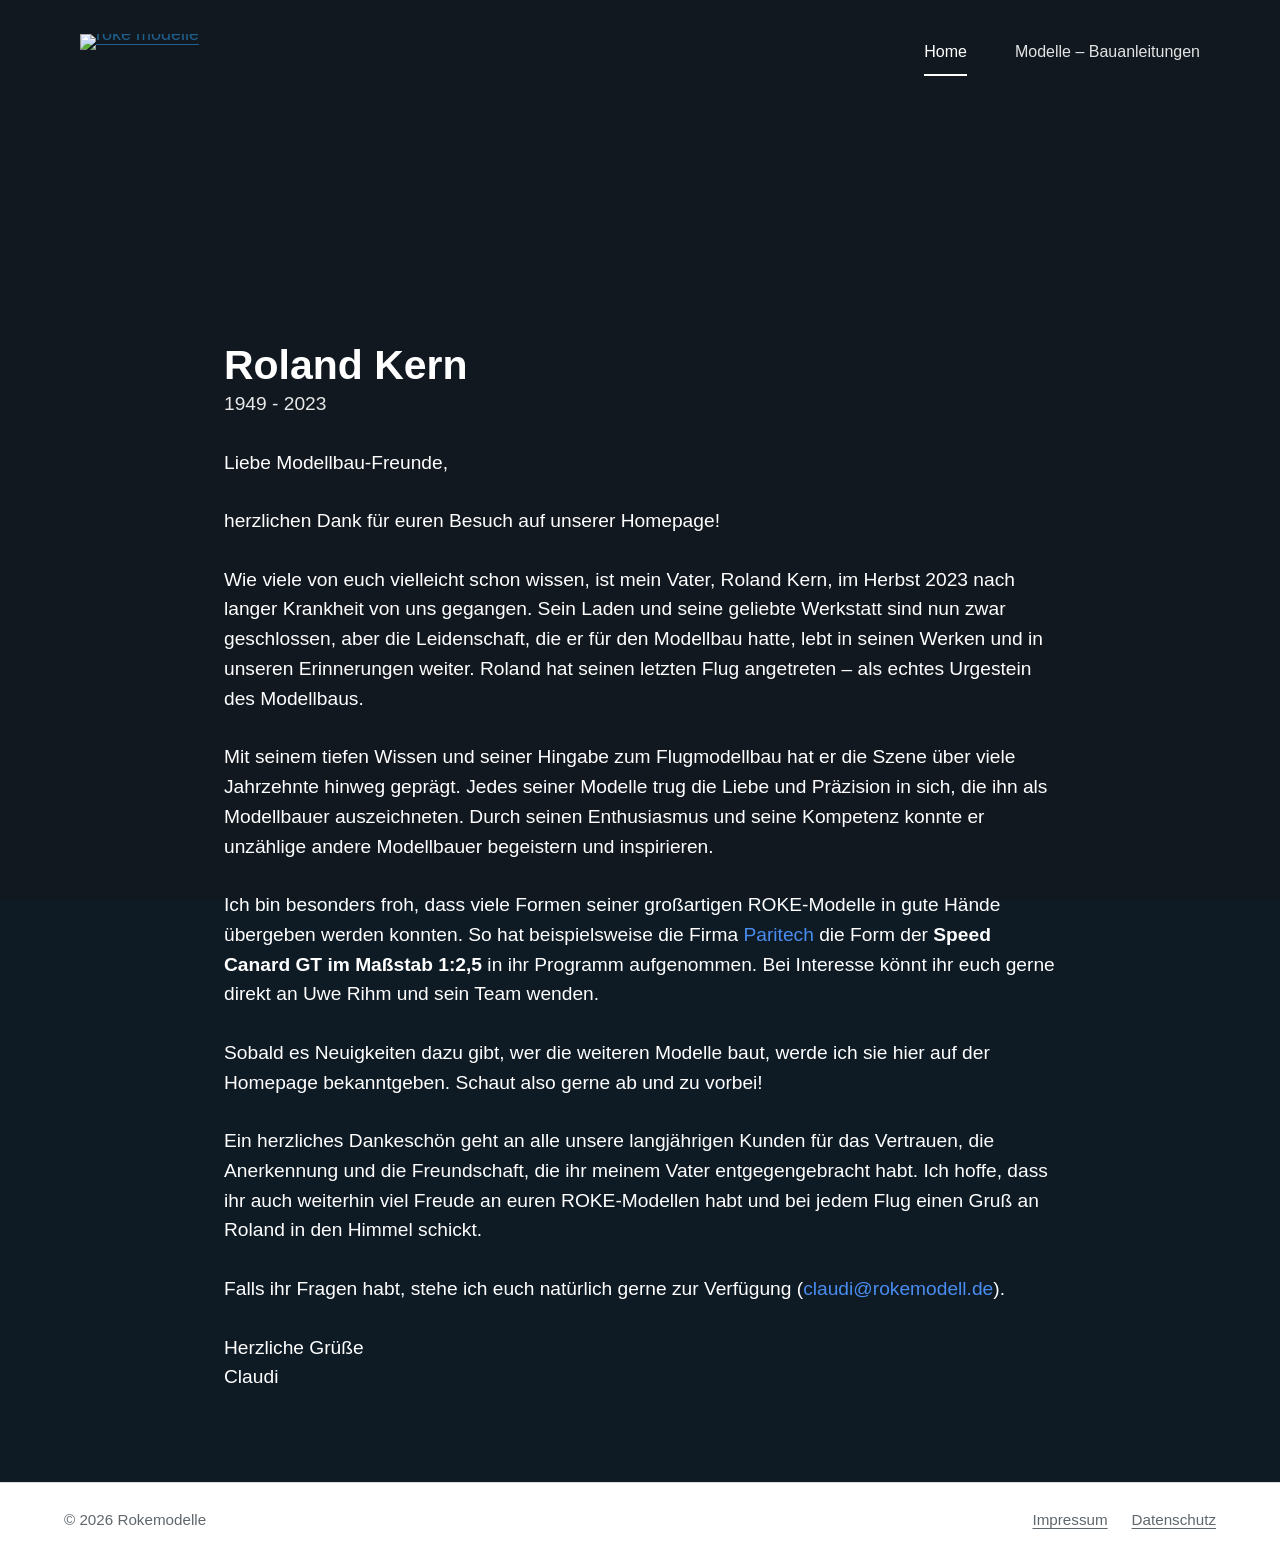
==== commit b33bd13e: "Startseite an Vorlage angeglichen: Logo, Titel und Brief über dem Hintergrundbild, Schrift im Mulish" ====
--- a/index.html
+++ b/index.html
@@ -11,7 +11,7 @@
 <body>
 
   <header class="kopf">
-    <a class="wortmarke" href="index.html">Rokemodelle</a>
+    <a class="wortmarke" href="index.html"><img src="img/logo.png" alt="roke modelle" width="200" height="50"></a>
     <button class="menue-schalter" type="button" aria-expanded="false" aria-controls="navigation">Menü</button>
     <nav id="navigation" class="navigation" aria-label="Hauptnavigation">
       <a href="index.html" aria-current="page">Home</a>
@@ -22,32 +22,30 @@
 
   <main>
 
-    <!-- Kopfbild: Datei img/hintergrund.jpg (Hintergrundbild der bisherigen Seite) -->
+    <!-- Titelbild: img/hintergrund.jpg liegt hinter Titel und Brief -->
     <section class="titelbild" aria-labelledby="titel">
-      <div class="titelbild-text">
+      <div class="spalte">
         <h1 id="titel">Roland Kern</h1>
-        <p class="lebensdaten">1949 – 2023</p>
+        <p class="lebensdaten">1949 - 2023</p>
+
+        <p class="anrede">Liebe Modellbau-Freunde,</p>
+
+        <p>herzlichen Dank für euren Besuch auf unserer Homepage!</p>
+
+        <p>Wie viele von euch vielleicht schon wissen, ist mein Vater, Roland Kern, im Herbst 2023 nach langer Krankheit von uns gegangen. Sein Laden und seine geliebte Werkstatt sind nun zwar geschlossen, aber die Leidenschaft, die er für den Modellbau hatte, lebt in seinen Werken und in unseren Erinnerungen weiter. Roland hat seinen letzten Flug angetreten – als echtes Urgestein des Modellbaus.</p>
+
+        <p>Mit seinem tiefen Wissen und seiner Hingabe zum Flugmodellbau hat er die Szene über viele Jahrzehnte hinweg geprägt. Jedes seiner Modelle trug die Liebe und Präzision in sich, die ihn als Modellbauer auszeichneten. Durch seinen Enthusiasmus und seine Kompetenz konnte er unzählige andere Modellbauer begeistern und inspirieren.</p>
+
+        <p>Ich bin besonders froh, dass viele Formen seiner großartigen ROKE-Modelle in gute Hände übergeben werden konnten. So hat beispielsweise die Firma <a href="https://www.paritech.de/shop/shop/motorflugzeuge/speed-canard-gt-bausatznotwendiges-zur-flugfertigstellung/" rel="noopener">Paritech</a> die Form der <strong>Speed Canard GT im Maßstab 1:2,5</strong> in ihr Programm aufgenommen. Bei Interesse könnt ihr euch gerne direkt an Uwe Rihm und sein Team wenden.</p>
+
+        <p>Sobald es Neuigkeiten dazu gibt, wer die weiteren Modelle baut, werde ich sie hier auf der Homepage bekanntgeben. Schaut also gerne ab und zu vorbei!</p>
+
+        <p>Ein herzliches Dankeschön geht an alle unsere langjährigen Kunden für das Vertrauen, die Anerkennung und die Freundschaft, die ihr meinem Vater entgegengebracht habt. Ich hoffe, dass ihr auch weiterhin viel Freude an euren ROKE-Modellen habt und bei jedem Flug einen Gruß an Roland in den Himmel schickt.</p>
+
+        <p>Falls ihr Fragen habt, stehe ich euch natürlich gerne zur Verfügung (<a data-user="claudi" data-domain="rokemodell.de" href="#">claudi [at] rokemodell.de</a>).</p>
+
+        <p class="gruss">Herzliche Grüße<br><span class="unterschrift">Claudi</span></p>
       </div>
-    </section>
-
-    <section class="brief" aria-label="Gruß an die Modellbau-Freunde">
-      <p class="anrede">Liebe Modellbau-Freunde,</p>
-
-      <p>herzlichen Dank für euren Besuch auf unserer Homepage!</p>
-
-      <p>Wie viele von euch vielleicht schon wissen, ist mein Vater, Roland Kern, im Herbst 2023 nach langer Krankheit von uns gegangen. Sein Laden und seine geliebte Werkstatt sind nun zwar geschlossen, aber die Leidenschaft, die er für den Modellbau hatte, lebt in seinen Werken und in unseren Erinnerungen weiter. Roland hat seinen letzten Flug angetreten – als echtes Urgestein des Modellbaus.</p>
-
-      <p>Mit seinem tiefen Wissen und seiner Hingabe zum Flugmodellbau hat er die Szene über viele Jahrzehnte hinweg geprägt. Jedes seiner Modelle trug die Liebe und Präzision in sich, die ihn als Modellbauer auszeichneten. Durch seinen Enthusiasmus und seine Kompetenz konnte er unzählige andere Modellbauer begeistern und inspirieren.</p>
-
-      <p>Ich bin besonders froh, dass viele Formen seiner großartigen ROKE-Modelle in gute Hände übergeben werden konnten. So hat beispielsweise die Firma <a href="https://www.paritech.de/shop/shop/motorflugzeuge/speed-canard-gt-bausatznotwendiges-zur-flugfertigstellung/" rel="noopener">Paritech</a> die Form der <strong>Speed Canard GT im Maßstab 1:2,5</strong> in ihr Programm aufgenommen. Bei Interesse könnt ihr euch gerne direkt an Uwe Rihm und sein Team wenden.</p>
-
-      <p>Sobald es Neuigkeiten dazu gibt, wer die weiteren Modelle baut, werde ich sie hier auf der Homepage bekanntgeben. Schaut also gerne ab und zu vorbei!</p>
-
-      <p>Ein herzliches Dankeschön geht an alle unsere langjährigen Kunden für das Vertrauen, die Anerkennung und die Freundschaft, die ihr meinem Vater entgegengebracht habt. Ich hoffe, dass ihr auch weiterhin viel Freude an euren ROKE-Modellen habt und bei jedem Flug einen Gruß an Roland in den Himmel schickt.</p>
-
-      <p>Falls ihr Fragen habt, stehe ich euch natürlich gerne zur Verfügung (<a data-user="claudi" data-domain="rokemodell.de" href="#">claudi [at] rokemodell.de</a>).</p>
-
-      <p class="gruss">Herzliche Grüße<br><span class="unterschrift">Claudi</span></p>
     </section>
 
   </main>
--- a/css/style.css
+++ b/css/style.css
@@ -7,10 +7,12 @@
   --grau: #5f676d;
   --linie: #d9dde0;
   --akzent: #1f5f8b;
+  --link-hell: #4a8df0;
   --nacht: #0e1a24;
 
-  --schrift-titel: "Bahnschrift", "Segoe UI", "Helvetica Neue", Arial, sans-serif;
-  --schrift-text: "Charter", "Bitstream Charter", "Iowan Old Style", "Sitka Text", Cambria, Georgia, serif;
+  /* Vorlage nutzt Mulish; ohne externe Dienste greifen ähnliche Systemschriften */
+  --schrift-titel: "Mulish", "Nunito Sans", "Segoe UI", "Helvetica Neue", Arial, sans-serif;
+  --schrift-text: var(--schrift-titel);
 
   --rand: clamp(1.25rem, 5vw, 4rem);
   --spalte: 40rem;
@@ -41,13 +43,23 @@
   align-items: center;
   justify-content: space-between;
   gap: 1rem;
-  padding: 1.25rem var(--rand);
+  max-width: 78rem;
+  margin: 0 auto;
+  padding: 1.9rem var(--rand);
   color: #fff;
 }
-.wortmarke { color: #fff; text-decoration: none; font-size: 1.3rem; font-weight: 600; }
-.navigation { display: flex; gap: 2rem; }
-.navigation a { color: #fff; text-decoration: none; font-size: 1rem; }
-.navigation a:hover, .navigation a[aria-current="page"] { text-decoration: underline; text-underline-offset: 0.35em; }
+.wortmarke { display: block; line-height: 0; }
+.wortmarke img { display: block; width: clamp(150px, 12vw, 200px); height: auto; }
+.navigation { display: flex; gap: 3rem; }
+.navigation a {
+  color: rgba(255,255,255,0.88);
+  text-decoration: none;
+  font-size: 1rem;
+  padding: 0.5rem 0;
+  border-bottom: 2px solid transparent;
+}
+.navigation a:hover { color: #fff; }
+.navigation a[aria-current="page"] { color: #fff; border-bottom-color: #fff; }
 .menue-schalter {
   display: none;
   font: inherit; font-family: var(--schrift-titel); font-size: 1rem;
@@ -56,41 +68,31 @@
   padding: 0.3rem 0.8rem; cursor: pointer;
 }
 
-/* Titelbild */
+/* Titelbild mit Brief */
 .titelbild {
-  position: relative;
-  display: flex;
-  align-items: flex-end;
-  min-height: min(88vh, 52rem);
-  padding: 8rem var(--rand) clamp(3rem, 8vh, 6rem);
+  padding: clamp(10rem, 38vh, 22rem) var(--rand) clamp(4rem, 10vh, 7rem);
   background-color: var(--nacht);
   background-image:
-    linear-gradient(to bottom, rgba(14,26,36,0.55) 0%, rgba(14,26,36,0.1) 35%, rgba(14,26,36,0.65) 100%),
+    linear-gradient(rgba(20, 22, 28, 0.55), rgba(20, 22, 28, 0.55)),
     url("../img/hintergrund.jpg");
   background-size: cover;
-  background-position: center;
+  background-position: center top;
+  background-attachment: fixed;
   color: #fff;
 }
-.titelbild-text { width: 100%; max-width: 72rem; margin: 0 auto; }
+.spalte { max-width: 52rem; margin: 0 auto; }
 .titelbild h1 {
   margin: 0;
-  font-size: clamp(2.75rem, 8vw, 6rem);
-  font-weight: 600;
-  line-height: 1;
-  letter-spacing: -0.01em;
+  font-size: clamp(2.25rem, 3.2vw, 3rem);
+  font-weight: 700;
+  line-height: 1.15;
 }
-.lebensdaten { margin: 0.75rem 0 0; font-size: clamp(1.25rem, 2.5vw, 1.75rem); opacity: 0.9; }
-
-/* Brief */
-.brief {
-  max-width: var(--spalte);
-  margin: 0 auto;
-  padding: clamp(3rem, 8vw, 6rem) var(--rand);
-}
-.brief p { margin: 0 0 1.25em; }
-.brief .anrede { font-size: 1.3rem; }
-.gruss { margin-top: 2.5rem !important; }
-.unterschrift { display: inline-block; margin-top: 0.4rem; font-size: 1.6rem; font-style: italic; }
+.lebensdaten { margin: 0 0 2rem; font-size: 1rem; opacity: 0.9; }
+.titelbild p { margin: 0 0 1.5em; font-size: 1.2rem; line-height: 1.55; }
+.titelbild a { color: var(--link-hell); text-decoration: none; }
+.titelbild a:hover { text-decoration: underline; }
+.titelbild strong { font-weight: 700; }
+.titelbild .gruss { margin: 0; }
 
 /* Fußzeile */
 .fuss {
@@ -123,5 +125,6 @@
   .navigation.offen { display: flex; }
   .navigation a { padding: 0.9rem var(--rand); border-top: 1px solid rgba(255,255,255,0.15); color: #fff !important; }
   .no-js .navigation { display: flex; position: static; background: none; }
-  .titelbild { min-height: 70vh; }
+  .titelbild { background-attachment: scroll; padding-top: 9rem; }
+  .titelbild p { font-size: 1.075rem; }
 }
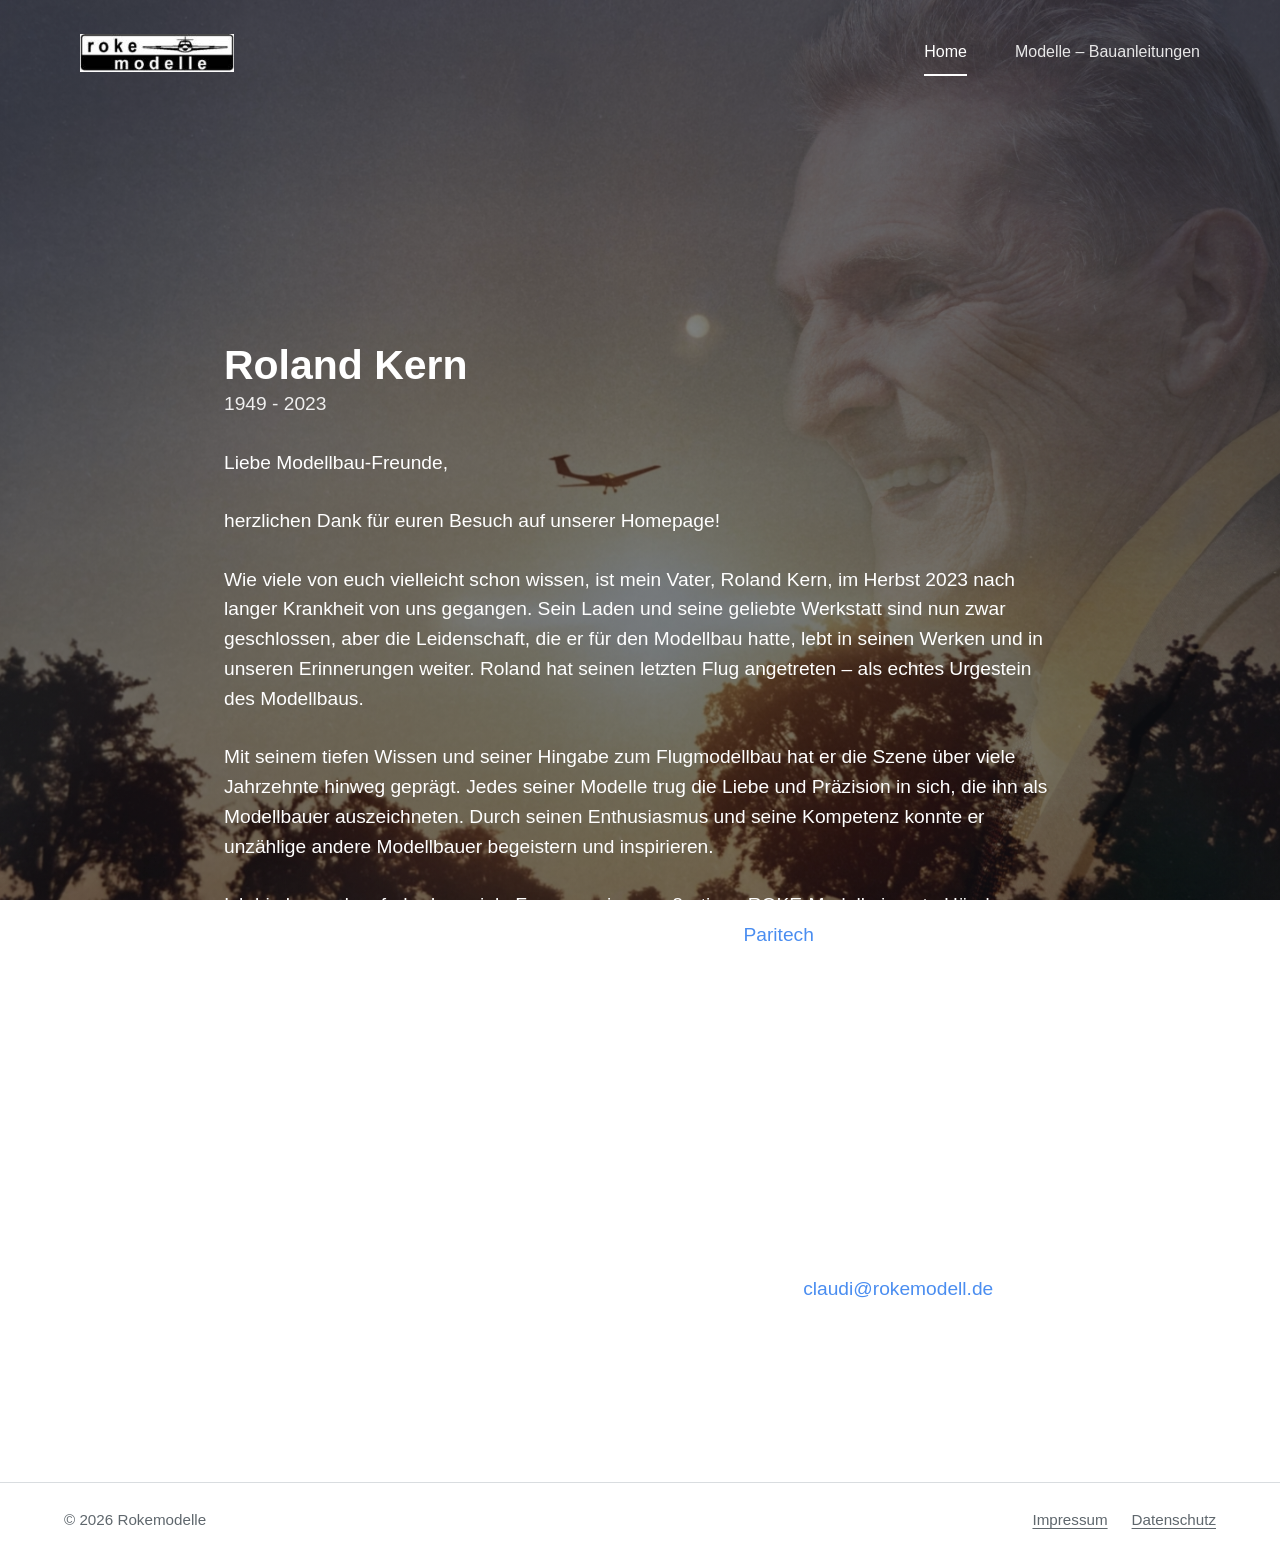
==== commit c8a81e4d: "E-Mail-Adresse verschlüsselt, Kommentare entfernt" ====
--- a/index.html
+++ b/index.html
@@ -15,14 +15,12 @@
     <button class="menue-schalter" type="button" aria-expanded="false" aria-controls="navigation">Menü</button>
     <nav id="navigation" class="navigation" aria-label="Hauptnavigation">
       <a href="index.html" aria-current="page">Home</a>
-      <!-- TODO: Ziel folgt mit der Modell-Seite -->
       <a href="#">Modelle – Bauanleitungen</a>
     </nav>
   </header>
 
   <main>
 
-    <!-- Titelbild: img/hintergrund.jpg liegt hinter Titel und Brief -->
     <section class="titelbild" aria-labelledby="titel">
       <div class="spalte">
         <h1 id="titel">Roland Kern</h1>
@@ -42,7 +40,7 @@
 
         <p>Ein herzliches Dankeschön geht an alle unsere langjährigen Kunden für das Vertrauen, die Anerkennung und die Freundschaft, die ihr meinem Vater entgegengebracht habt. Ich hoffe, dass ihr auch weiterhin viel Freude an euren ROKE-Modellen habt und bei jedem Flug einen Gruß an Roland in den Himmel schickt.</p>
 
-        <p>Falls ihr Fragen habt, stehe ich euch natürlich gerne zur Verfügung (<a data-user="claudi" data-domain="rokemodell.de" href="#">claudi [at] rokemodell.de</a>).</p>
+        <p>Falls ihr Fragen habt, stehe ich euch natürlich gerne zur Verfügung (<a class="mail" data-m="ZWQubGxlZG9tZWtvckBpZHVhbGM=" href="#">claudi (at) rokemodell (Punkt) de</a>).</p>
 
         <p class="gruss">Herzliche Grüße<br><span class="unterschrift">Claudi</span></p>
       </div>
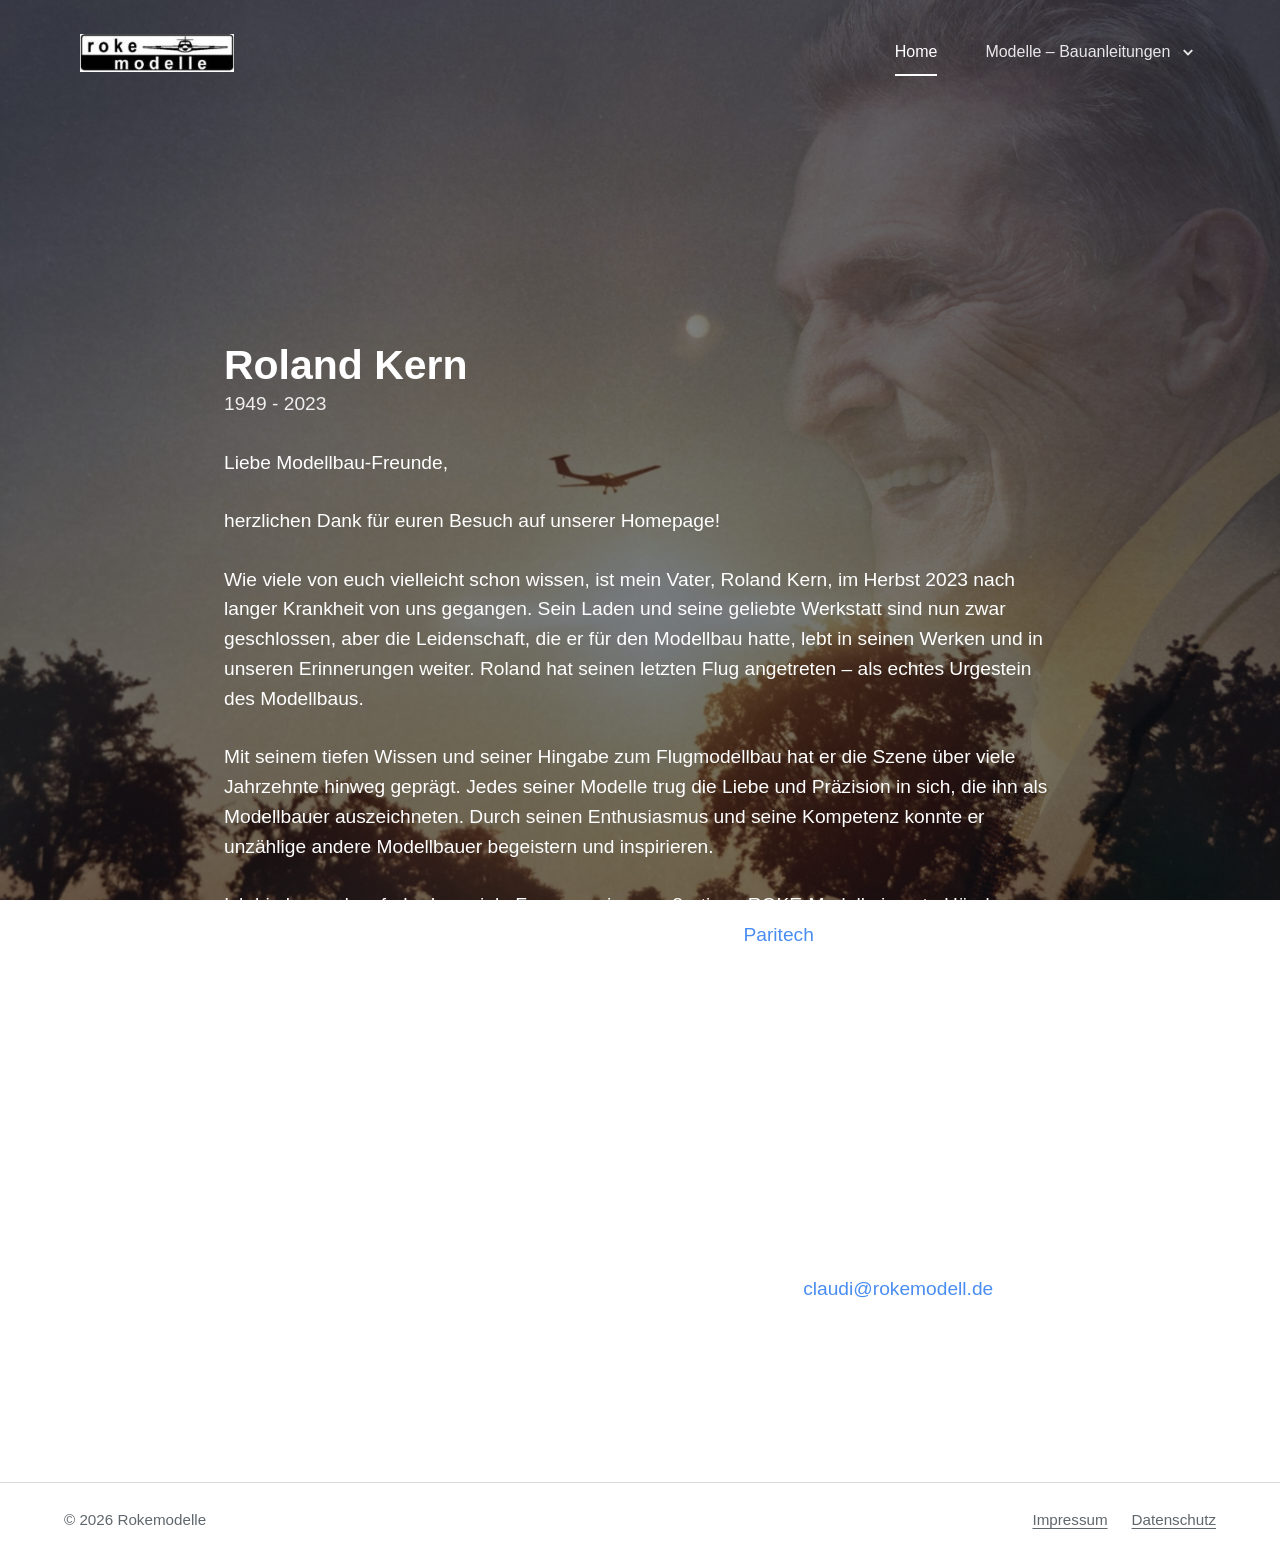
==== commit 78fb0b9d: "Modell-Übersicht und Dropdown-Menü" ====
--- a/index.html
+++ b/index.html
@@ -15,7 +15,30 @@
     <button class="menue-schalter" type="button" aria-expanded="false" aria-controls="navigation">Menü</button>
     <nav id="navigation" class="navigation" aria-label="Hauptnavigation">
       <a href="index.html" aria-current="page">Home</a>
-      <a href="#">Modelle – Bauanleitungen</a>
+      <div class="mit-untermenue">
+        <a href="modelle.html">Modelle – Bauanleitungen</a>
+        <button class="untermenue-schalter" type="button" aria-expanded="false" aria-controls="untermenue" aria-label="Modelle anzeigen"></button>
+        <ul id="untermenue" class="untermenue">
+          <li class="gruppe"><span>Segelflugmodelle</span>
+          <ul>
+            <li><a href="modelle/asw-17.html">ASW 17</a></li>
+            <li><a href="modelle/asw-19t.html">ASW 19T</a></li>
+            <li><a href="modelle/ask-18.html">ASK 18</a></li>
+            <li><a href="modelle/sb-10.html">SB 10</a></li>
+            <li><a href="modelle/dg-202.html">DG 202</a></li>
+            <li><a href="modelle/twin-astir.html">Twin-Astir</a></li>
+          </ul></li>
+          <li class="gruppe"><span>Motorsegler</span>
+          <ul>
+            <li><a href="modelle/grob-g109.html">Grob G 109 M</a></li>
+          </ul></li>
+          <li class="gruppe"><span>Motorflugmodelle</span>
+          <ul>
+            <li><a href="modelle/extra-300.html">Mini Extra 300</a></li>
+            <li><a href="modelle/speed-canard.html">Speed Canard</a></li>
+          </ul></li>
+        </ul>
+      </div>
     </nav>
   </header>
 
@@ -34,7 +57,7 @@
 
         <p>Mit seinem tiefen Wissen und seiner Hingabe zum Flugmodellbau hat er die Szene über viele Jahrzehnte hinweg geprägt. Jedes seiner Modelle trug die Liebe und Präzision in sich, die ihn als Modellbauer auszeichneten. Durch seinen Enthusiasmus und seine Kompetenz konnte er unzählige andere Modellbauer begeistern und inspirieren.</p>
 
-        <p>Ich bin besonders froh, dass viele Formen seiner großartigen ROKE-Modelle in gute Hände übergeben werden konnten. So hat beispielsweise die Firma <a href="https://www.paritech.de/shop/shop/motorflugzeuge/speed-canard-gt-bausatznotwendiges-zur-flugfertigstellung/" rel="noopener">Paritech</a> die Form der <strong>Speed Canard GT im Maßstab 1:2,5</strong> in ihr Programm aufgenommen. Bei Interesse könnt ihr euch gerne direkt an Uwe Rihm und sein Team wenden.</p>
+        <p>Ich bin besonders froh, dass viele Formen seiner großartigen ROKE-Modelle in gute Hände übergeben werden konnten. So hat beispielsweise die Firma <a href="https://www.paritech.de/" rel="noopener">Paritech</a> die Form der <strong>Speed Canard GT im Maßstab 1:2,5</strong> in ihr Programm aufgenommen. Bei Interesse könnt ihr euch gerne direkt an Uwe Rihm und sein Team wenden.</p>
 
         <p>Sobald es Neuigkeiten dazu gibt, wer die weiteren Modelle baut, werde ich sie hier auf der Homepage bekanntgeben. Schaut also gerne ab und zu vorbei!</p>
 
--- a/css/style.css
+++ b/css/style.css
@@ -1,18 +1,14 @@
-/* Rokemodelle – Startseite
-   Nur Systemschriften, keine externen Dienste (DSGVO) */
-
 :root {
   --papier: #ffffff;
   --text: #22272b;
   --grau: #5f676d;
   --linie: #d9dde0;
+  --flaeche: #f3f4f5;
   --akzent: #1f5f8b;
   --link-hell: #4a8df0;
-  --nacht: #0e1a24;
+  --nacht: #1b1f26;
 
-  /* Vorlage nutzt Mulish; ohne externe Dienste greifen ähnliche Systemschriften */
-  --schrift-titel: "Mulish", "Nunito Sans", "Segoe UI", "Helvetica Neue", Arial, sans-serif;
-  --schrift-text: var(--schrift-titel);
+  --schrift: "Mulish", "Nunito Sans", "Segoe UI", "Helvetica Neue", Arial, sans-serif;
 
   --rand: clamp(1.25rem, 5vw, 4rem);
   --spalte: 40rem;
@@ -24,17 +20,14 @@
   margin: 0;
   background: var(--papier);
   color: var(--text);
-  font-family: var(--schrift-text);
+  font-family: var(--schrift);
   font-size: 1.125rem;
   line-height: 1.7;
 }
 
 a { color: var(--akzent); text-underline-offset: 0.2em; }
-a:focus-visible, button:focus-visible { outline: 2px solid var(--akzent); outline-offset: 3px; }
+a:focus-visible, button:focus-visible { outline: 2px solid var(--link-hell); outline-offset: 3px; }
 
-h1, .wortmarke, .navigation, .menue-schalter, .fuss, .lebensdaten { font-family: var(--schrift-titel); }
-
-/* Kopfzeile liegt über dem Titelbild */
 .kopf {
   position: absolute;
   top: 0; left: 0; right: 0;
@@ -50,7 +43,8 @@
 }
 .wortmarke { display: block; line-height: 0; }
 .wortmarke img { display: block; width: clamp(150px, 12vw, 200px); height: auto; }
-.navigation { display: flex; gap: 3rem; }
+
+.navigation { display: flex; align-items: center; gap: 3rem; }
 .navigation a {
   color: rgba(255,255,255,0.88);
   text-decoration: none;
@@ -59,16 +53,63 @@
   border-bottom: 2px solid transparent;
 }
 .navigation a:hover { color: #fff; }
-.navigation a[aria-current="page"] { color: #fff; border-bottom-color: #fff; }
+.navigation > a[aria-current="page"],
+.mit-untermenue > a[aria-current="page"] { color: #fff; border-bottom-color: #fff; }
+
+.mit-untermenue { position: relative; display: flex; align-items: center; gap: 0.35rem; }
+.untermenue-schalter {
+  width: 1.5rem; height: 1.5rem;
+  padding: 0; border: 0; background: none; cursor: pointer; color: inherit;
+  position: relative;
+}
+.untermenue-schalter::before {
+  content: "";
+  position: absolute; left: 50%; top: 40%;
+  width: 0.45rem; height: 0.45rem;
+  border-right: 2px solid rgba(255,255,255,0.88);
+  border-bottom: 2px solid rgba(255,255,255,0.88);
+  transform: translate(-50%, -50%) rotate(45deg);
+}
+.untermenue {
+  display: none;
+  position: absolute;
+  top: 100%; right: 0;
+  min-width: 15rem;
+  margin: 0.5rem 0 0; padding: 0.75rem 0;
+  list-style: none;
+  background: #fff;
+  border-radius: 4px;
+  box-shadow: 0 10px 30px rgba(0,0,0,0.25);
+}
+.untermenue::before { content: ""; position: absolute; left: 0; right: 0; top: -0.75rem; height: 0.75rem; }
+.mit-untermenue:hover .untermenue,
+.mit-untermenue:focus-within .untermenue,
+.mit-untermenue.offen .untermenue { display: block; }
+.untermenue ul { list-style: none; margin: 0; padding: 0; }
+.untermenue .gruppe > span {
+  display: block;
+  padding: 0.6rem 1.25rem 0.2rem;
+  font-size: 0.8rem;
+  color: var(--grau);
+}
+.untermenue .gruppe:not(:first-child) { margin-top: 0.35rem; border-top: 1px solid var(--linie); }
+.untermenue a {
+  display: block;
+  padding: 0.3rem 1.25rem;
+  color: var(--text);
+  border: 0;
+  font-size: 0.95rem;
+}
+.untermenue a:hover { color: var(--akzent); background: var(--flaeche); }
+
 .menue-schalter {
   display: none;
-  font: inherit; font-family: var(--schrift-titel); font-size: 1rem;
+  font: inherit; font-size: 1rem;
   background: none; color: #fff;
   border: 1px solid rgba(255,255,255,0.8);
   padding: 0.3rem 0.8rem; cursor: pointer;
 }
 
-/* Titelbild mit Brief */
 .titelbild {
   padding: clamp(10rem, 38vh, 22rem) var(--rand) clamp(4rem, 10vh, 7rem);
   background-color: var(--nacht);
@@ -81,12 +122,7 @@
   color: #fff;
 }
 .spalte { max-width: 52rem; margin: 0 auto; }
-.titelbild h1 {
-  margin: 0;
-  font-size: clamp(2.25rem, 3.2vw, 3rem);
-  font-weight: 700;
-  line-height: 1.15;
-}
+.titelbild h1 { margin: 0; font-size: clamp(2.25rem, 3.2vw, 3rem); font-weight: 700; line-height: 1.15; }
 .lebensdaten { margin: 0 0 2rem; font-size: 1rem; opacity: 0.9; }
 .titelbild p { margin: 0 0 1.5em; font-size: 1.2rem; line-height: 1.55; }
 .titelbild a { color: var(--link-hell); text-decoration: none; }
@@ -94,7 +130,33 @@
 .titelbild strong { font-weight: 700; }
 .titelbild .gruss { margin: 0; }
 
-/* Fußzeile */
+.unterseite .kopf { position: relative; max-width: none; background: var(--nacht); }
+.inhalt { max-width: var(--spalte); margin: 0 auto; padding: clamp(2.5rem, 7vw, 5rem) var(--rand); }
+.inhalt.breit { max-width: 52rem; }
+.inhalt h1 { font-size: clamp(1.75rem, 4vw, 2.5rem); font-weight: 700; line-height: 1.2; margin-top: 0; }
+.inhalt h2 { font-size: 1.35rem; margin-top: 2.5rem; }
+
+.einleitung { font-size: 1.2rem; line-height: 1.6; margin-bottom: 1rem; }
+.modellgruppe h2 { margin: 3rem 0 0.75rem; font-size: 1.1rem; color: var(--grau); font-weight: 600; }
+.modellliste { list-style: none; margin: 0; padding: 0; border-top: 1px solid var(--linie); }
+.modellliste a {
+  display: flex; flex-wrap: wrap; justify-content: space-between; align-items: baseline; gap: 0.25rem 1.5rem;
+  padding: 1rem 0.25rem;
+  border-bottom: 1px solid var(--linie);
+  color: var(--text);
+  text-decoration: none;
+}
+.modellliste a:hover { background: var(--flaeche); }
+.modellliste a:hover .modell-name { color: var(--akzent); }
+.modell-name { font-weight: 700; font-size: 1.15rem; }
+.modell-spannweite { color: var(--grau); font-size: 1rem; }
+
+.brotkrumen { font-size: 0.95rem; color: var(--grau); margin: 0 0 1rem; }
+.brotkrumen a { color: var(--grau); }
+.eckdaten { display: flex; flex-wrap: wrap; gap: 1rem 3rem; margin: 1.5rem 0 2.5rem; padding: 1.25rem 0; border-top: 1px solid var(--linie); border-bottom: 1px solid var(--linie); }
+.eckdaten dt { font-size: 0.9rem; color: var(--grau); }
+.eckdaten dd { margin: 0; font-weight: 700; }
+
 .fuss {
   display: flex; flex-wrap: wrap; justify-content: space-between; gap: 1rem;
   padding: 1.5rem var(--rand);
@@ -105,26 +167,26 @@
 .fuss nav { display: flex; gap: 1.5rem; }
 .fuss a { color: var(--grau); }
 
-/* Unterseiten (Impressum) */
-.unterseite .kopf { position: relative; color: var(--text); border-bottom: 1px solid var(--linie); }
-.unterseite .wortmarke, .unterseite .navigation a { color: var(--text); }
-.unterseite .menue-schalter { color: var(--text); border-color: var(--text); }
-.inhalt { max-width: var(--spalte); margin: 0 auto; padding: clamp(2.5rem, 7vw, 5rem) var(--rand); }
-.inhalt h1 { font-size: clamp(1.75rem, 4vw, 2.5rem); font-weight: 600; margin-top: 0; }
-.inhalt h2 { font-size: 1.35rem; margin-top: 2.5rem; }
-
-/* Mobil */
-@media (max-width: 720px) {
+@media (max-width: 820px) {
   .menue-schalter { display: block; }
   .navigation {
     display: none;
     position: absolute; top: 100%; left: 0; right: 0;
-    flex-direction: column; gap: 0;
+    flex-direction: column; align-items: stretch; gap: 0;
     background: var(--nacht);
+    padding-bottom: 0.5rem;
   }
   .navigation.offen { display: flex; }
-  .navigation a { padding: 0.9rem var(--rand); border-top: 1px solid rgba(255,255,255,0.15); color: #fff !important; }
-  .no-js .navigation { display: flex; position: static; background: none; }
+  .navigation > a, .mit-untermenue > a { display: block; padding: 0.9rem var(--rand); border-top: 1px solid rgba(255,255,255,0.15); color: #fff; }
+  .navigation > a[aria-current="page"], .mit-untermenue > a[aria-current="page"] { border-bottom-color: transparent; font-weight: 700; }
+  .mit-untermenue { display: block; }
+  .untermenue-schalter { display: none; }
+  .untermenue, .mit-untermenue:hover .untermenue { display: block; position: static; margin: 0; padding: 0 0 0.5rem; background: none; box-shadow: none; min-width: 0; }
+  .untermenue .gruppe > span { color: rgba(255,255,255,0.55); padding: 0.5rem var(--rand) 0.1rem calc(var(--rand) + 1rem); }
+  .untermenue .gruppe:not(:first-child) { border-top: 0; margin-top: 0; }
+  .untermenue a { color: rgba(255,255,255,0.9); padding: 0.35rem var(--rand) 0.35rem calc(var(--rand) + 1rem); }
+  .untermenue a:hover { background: rgba(255,255,255,0.08); color: #fff; }
+  .no-js .navigation { display: flex; position: static; }
   .titelbild { background-attachment: scroll; padding-top: 9rem; }
   .titelbild p { font-size: 1.075rem; }
 }
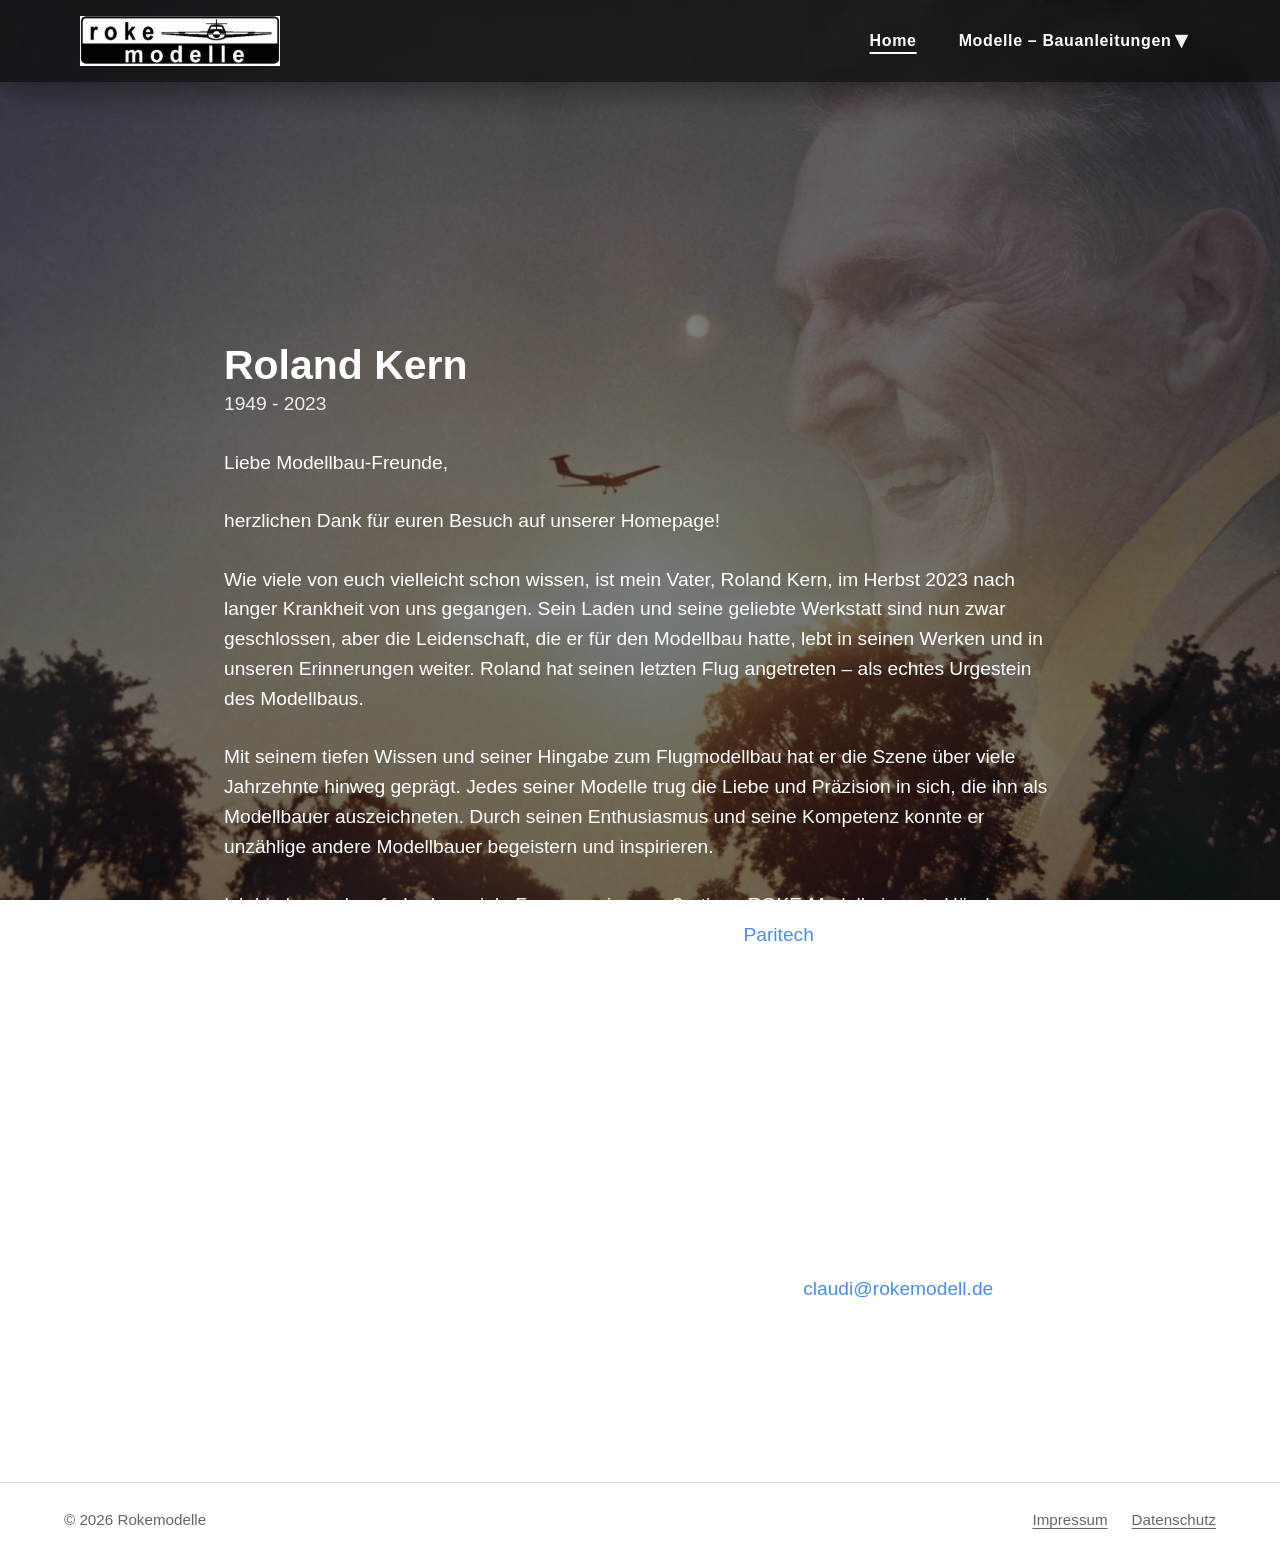
==== commit f92fcfc8: "Menü im Stil der FSU-Seite: fester Kopf, Klick-Dropdown, Menü-Knopf auf dem Handy" ====
--- a/index.html
+++ b/index.html
@@ -10,36 +10,31 @@
 </head>
 <body>
 
-  <header class="kopf">
-    <a class="wortmarke" href="index.html"><img src="img/logo.png" alt="roke modelle" width="200" height="50"></a>
-    <button class="menue-schalter" type="button" aria-expanded="false" aria-controls="navigation">Menü</button>
-    <nav id="navigation" class="navigation" aria-label="Hauptnavigation">
-      <a href="index.html" aria-current="page">Home</a>
-      <div class="mit-untermenue">
-        <a href="modelle.html">Modelle – Bauanleitungen</a>
-        <button class="untermenue-schalter" type="button" aria-expanded="false" aria-controls="untermenue" aria-label="Modelle anzeigen"></button>
-        <ul id="untermenue" class="untermenue">
-          <li class="gruppe"><span>Segelflugmodelle</span>
-          <ul>
-            <li><a href="modelle/asw-17.html">ASW 17</a></li>
-            <li><a href="modelle/asw-19t.html">ASW 19T</a></li>
-            <li><a href="modelle/ask-18.html">ASK 18</a></li>
-            <li><a href="modelle/sb-10.html">SB 10</a></li>
-            <li><a href="modelle/dg-202.html">DG 202</a></li>
-            <li><a href="modelle/twin-astir.html">Twin-Astir</a></li>
-          </ul></li>
-          <li class="gruppe"><span>Motorsegler</span>
-          <ul>
-            <li><a href="modelle/grob-g109.html">Grob G 109 M</a></li>
-          </ul></li>
-          <li class="gruppe"><span>Motorflugmodelle</span>
-          <ul>
-            <li><a href="modelle/extra-300.html">Mini Extra 300</a></li>
-            <li><a href="modelle/speed-canard.html">Speed Canard</a></li>
-          </ul></li>
-        </ul>
-      </div>
+  <header class="site-header">
+    <div class="header-row">
+      <a class="brand" href="index.html"><img src="img/logo.png" alt="roke modelle" width="200" height="50"></a>
+    <nav class="main-nav" aria-label="Hauptnavigation">
+      <button class="nav-toggle" type="button" aria-expanded="false" aria-controls="hauptmenue">Menü</button>
+      <ul id="hauptmenue">
+        <li class="is-active"><a href="index.html"><span class="nav-label">Home</span></a></li>
+        <li class="has-children">
+          <a href="modelle.html" aria-haspopup="true" aria-expanded="false" data-menu-parent><span class="nav-label">Modelle – Bauanleitungen</span></a>
+          <ul class="sub-menu">
+            <li><a href="modelle.html"><span class="nav-label">Übersicht</span></a></li>
+            <li><a href="modelle/asw-17.html"><span class="nav-label">ASW 17</span></a></li>
+            <li><a href="modelle/asw-19t.html"><span class="nav-label">ASW 19T</span></a></li>
+            <li><a href="modelle/ask-18.html"><span class="nav-label">ASK 18</span></a></li>
+            <li><a href="modelle/sb-10.html"><span class="nav-label">SB 10</span></a></li>
+            <li><a href="modelle/dg-202.html"><span class="nav-label">DG 202</span></a></li>
+            <li><a href="modelle/twin-astir.html"><span class="nav-label">Twin-Astir</span></a></li>
+            <li><a href="modelle/grob-g109.html"><span class="nav-label">Grob G 109 M</span></a></li>
+            <li><a href="modelle/extra-300.html"><span class="nav-label">Mini Extra 300</span></a></li>
+            <li><a href="modelle/speed-canard.html"><span class="nav-label">Speed Canard</span></a></li>
+          </ul>
+        </li>
+      </ul>
     </nav>
+    </div>
   </header>
 
   <main>
--- a/css/style.css
+++ b/css/style.css
@@ -28,86 +28,116 @@
 a { color: var(--akzent); text-underline-offset: 0.2em; }
 a:focus-visible, button:focus-visible { outline: 2px solid var(--link-hell); outline-offset: 3px; }
 
-.kopf {
+body { --header-height: 82px; }
+body:has(.site-header.is-scrolled) { --header-height: 56px; }
+
+.site-header {
+  --header-bg: rgba(0, 0, 0, 0.6);
+  --header-backdrop-filter: blur(6px);
+  --transition-period: 0.25s;
+  position: fixed;
+  top: 0; left: 0;
+  z-index: 10;
+  width: 100%;
+  height: var(--header-height);
+  transition: height var(--transition-period) ease;
+  background: var(--header-bg);
+  box-shadow: 0 10px 28px rgba(0, 0, 0, 0.35);
+}
+.site-header::before {
+  content: "";
   position: absolute;
-  top: 0; left: 0; right: 0;
-  z-index: 10;
+  inset: 0;
+  backdrop-filter: var(--header-backdrop-filter);
+  z-index: -1;
+}
+.header-row {
+  --header-padding: 3px;
+  display: flex;
+  justify-content: space-between;
+  align-items: stretch;
+  column-gap: 24px;
+  height: 100%;
+  max-width: 78rem;
+  margin: 0 auto;
+  padding: var(--header-padding) var(--rand);
+}
+.brand { display: inline-flex; align-items: center; height: 100%; line-height: 0; }
+.brand img {
+  display: block;
+  height: calc(var(--header-height) - 32px);
+  width: auto;
+  transition: height var(--transition-period) ease;
+}
+
+.main-nav ul { list-style: none; margin: 0; padding: 0; }
+.main-nav > ul { display: flex; align-items: center; gap: 18px; height: 100%; }
+.main-nav li { position: relative; display: flex; align-items: stretch; }
+.main-nav > ul > li { height: 100%; padding: 0 10px; }
+.main-nav a {
+  color: #fff;
+  font-size: 1rem;
+  font-weight: 600;
+  letter-spacing: 0.04em;
+  text-decoration: none;
+  white-space: nowrap;
+}
+.main-nav > ul > li > a { display: inline-flex; align-items: center; height: 100%; padding: 0 2px; }
+.main-nav li.is-active > a .nav-label {
+  text-decoration: underline;
+  text-underline-offset: 6px;
+  text-decoration-thickness: 2px;
+}
+.main-nav li.has-children > a::after {
+  content: "▾";
+  margin: -0.1em 0 0 4px;
+  font-size: 1.5em;
+  line-height: 0;
+  opacity: 0.95;
+}
+.main-nav li.is-open > a::after { color: #a9d9ff; }
+
+.main-nav .sub-menu {
+  display: none;
+  position: absolute;
+  top: calc(100% + var(--header-padding));
+  left: 0;
+  flex-direction: column;
+  min-width: 100%;
+  max-width: 280px;
+  overflow: hidden;
+  background: var(--header-bg);
+  backdrop-filter: var(--header-backdrop-filter);
+  border-radius: 0 0 14px 14px;
+  box-shadow: 0 9px 18px rgba(8, 24, 28, 0.18);
+}
+.main-nav li.is-open > .sub-menu { display: flex; }
+.main-nav .sub-menu li { width: 100%; }
+.main-nav .sub-menu a {
   display: flex;
   align-items: center;
-  justify-content: space-between;
-  gap: 1rem;
-  max-width: 78rem;
-  margin: 0 auto;
-  padding: 1.9rem var(--rand);
-  color: #fff;
-}
-.wortmarke { display: block; line-height: 0; }
-.wortmarke img { display: block; width: clamp(150px, 12vw, 200px); height: auto; }
-
-.navigation { display: flex; align-items: center; gap: 3rem; }
-.navigation a {
-  color: rgba(255,255,255,0.88);
-  text-decoration: none;
-  font-size: 1rem;
-  padding: 0.5rem 0;
-  border-bottom: 2px solid transparent;
-}
-.navigation a:hover { color: #fff; }
-.navigation > a[aria-current="page"],
-.mit-untermenue > a[aria-current="page"] { color: #fff; border-bottom-color: #fff; }
-
-.mit-untermenue { position: relative; display: flex; align-items: center; gap: 0.35rem; }
-.untermenue-schalter {
-  width: 1.5rem; height: 1.5rem;
-  padding: 0; border: 0; background: none; cursor: pointer; color: inherit;
-  position: relative;
-}
-.untermenue-schalter::before {
-  content: "";
-  position: absolute; left: 50%; top: 40%;
-  width: 0.45rem; height: 0.45rem;
-  border-right: 2px solid rgba(255,255,255,0.88);
-  border-bottom: 2px solid rgba(255,255,255,0.88);
-  transform: translate(-50%, -50%) rotate(45deg);
-}
-.untermenue {
+  width: 100%;
+  padding: 15px 16px 13px;
+  font-size: 0.95rem;
+  line-height: 1;
+}
+.main-nav .sub-menu a:hover { background: rgba(255, 255, 255, 0.14); }
+.main-nav .sub-menu li.is-active > a .nav-label { text-underline-offset: 4px; }
+
+.nav-toggle {
   display: none;
-  position: absolute;
-  top: 100%; right: 0;
-  min-width: 15rem;
-  margin: 0.5rem 0 0; padding: 0.75rem 0;
-  list-style: none;
-  background: #fff;
-  border-radius: 4px;
-  box-shadow: 0 10px 30px rgba(0,0,0,0.25);
-}
-.untermenue::before { content: ""; position: absolute; left: 0; right: 0; top: -0.75rem; height: 0.75rem; }
-.mit-untermenue:hover .untermenue,
-.mit-untermenue:focus-within .untermenue,
-.mit-untermenue.offen .untermenue { display: block; }
-.untermenue ul { list-style: none; margin: 0; padding: 0; }
-.untermenue .gruppe > span {
-  display: block;
-  padding: 0.6rem 1.25rem 0.2rem;
+  align-self: center;
+  padding: 10px 16px 9px;
+  background: none;
+  border: 2px solid rgba(243, 251, 253, 0.75);
+  border-radius: 999px;
+  color: #f3fbfd;
+  font: inherit;
   font-size: 0.8rem;
-  color: var(--grau);
-}
-.untermenue .gruppe:not(:first-child) { margin-top: 0.35rem; border-top: 1px solid var(--linie); }
-.untermenue a {
-  display: block;
-  padding: 0.3rem 1.25rem;
-  color: var(--text);
-  border: 0;
-  font-size: 0.95rem;
-}
-.untermenue a:hover { color: var(--akzent); background: var(--flaeche); }
-
-.menue-schalter {
-  display: none;
-  font: inherit; font-size: 1rem;
-  background: none; color: #fff;
-  border: 1px solid rgba(255,255,255,0.8);
-  padding: 0.3rem 0.8rem; cursor: pointer;
+  font-weight: 700;
+  letter-spacing: 0.12em;
+  text-transform: uppercase;
+  cursor: pointer;
 }
 
 .titelbild {
@@ -130,7 +160,8 @@
 .titelbild strong { font-weight: 700; }
 .titelbild .gruss { margin: 0; }
 
-.unterseite .kopf { position: relative; max-width: none; background: var(--nacht); }
+.unterseite { padding-top: 82px; }
+.unterseite .site-header { --header-bg: rgba(27, 31, 38, 0.92); }
 .inhalt { max-width: var(--spalte); margin: 0 auto; padding: clamp(2.5rem, 7vw, 5rem) var(--rand); }
 .inhalt.breit { max-width: 52rem; }
 .inhalt h1 { font-size: clamp(1.75rem, 4vw, 2.5rem); font-weight: 700; line-height: 1.2; margin-top: 0; }
@@ -167,26 +198,41 @@
 .fuss nav { display: flex; gap: 1.5rem; }
 .fuss a { color: var(--grau); }
 
-@media (max-width: 820px) {
-  .menue-schalter { display: block; }
-  .navigation {
+@media (max-width: 950px) {
+  .nav-toggle { display: inline-flex; }
+  .main-nav { position: relative; display: flex; align-items: center; }
+  .main-nav > ul {
     display: none;
-    position: absolute; top: 100%; left: 0; right: 0;
-    flex-direction: column; align-items: stretch; gap: 0;
-    background: var(--nacht);
-    padding-bottom: 0.5rem;
+    position: fixed;
+    top: var(--header-height);
+    right: 0;
+    width: 280px;
+    max-height: calc(97vh - var(--header-height));
+    overflow-y: auto;
+    height: auto;
+    flex-direction: column;
+    align-items: stretch;
+    gap: 0;
+    background: var(--header-bg);
+    backdrop-filter: var(--header-backdrop-filter);
+    border-radius: 0 0 0 14px;
+    box-shadow: 0 9px 18px rgba(8, 24, 28, 0.18);
+    transition: top var(--transition-period) ease;
   }
-  .navigation.offen { display: flex; }
-  .navigation > a, .mit-untermenue > a { display: block; padding: 0.9rem var(--rand); border-top: 1px solid rgba(255,255,255,0.15); color: #fff; }
-  .navigation > a[aria-current="page"], .mit-untermenue > a[aria-current="page"] { border-bottom-color: transparent; font-weight: 700; }
-  .mit-untermenue { display: block; }
-  .untermenue-schalter { display: none; }
-  .untermenue, .mit-untermenue:hover .untermenue { display: block; position: static; margin: 0; padding: 0 0 0.5rem; background: none; box-shadow: none; min-width: 0; }
-  .untermenue .gruppe > span { color: rgba(255,255,255,0.55); padding: 0.5rem var(--rand) 0.1rem calc(var(--rand) + 1rem); }
-  .untermenue .gruppe:not(:first-child) { border-top: 0; margin-top: 0; }
-  .untermenue a { color: rgba(255,255,255,0.9); padding: 0.35rem var(--rand) 0.35rem calc(var(--rand) + 1rem); }
-  .untermenue a:hover { background: rgba(255,255,255,0.08); color: #fff; }
-  .no-js .navigation { display: flex; position: static; }
+  body.nav-open .main-nav > ul { display: block; }
+  .main-nav li { display: block; }
+  .main-nav > ul > li { width: 100%; height: auto; padding: 0; }
+  .main-nav > ul > li > a { display: flex; justify-content: space-between; width: 100%; padding: 18px 16px 16px; }
+  .main-nav > ul > li > a:hover { background: rgba(255, 255, 255, 0.14); }
+  .main-nav .sub-menu {
+    position: static;
+    max-width: none;
+    background: transparent;
+    backdrop-filter: none;
+    box-shadow: none;
+    border-radius: 0;
+  }
+  .main-nav .sub-menu a { padding: 15px 12px 13px 32px; line-height: 1.2; }
   .titelbild { background-attachment: scroll; padding-top: 9rem; }
   .titelbild p { font-size: 1.075rem; }
 }
